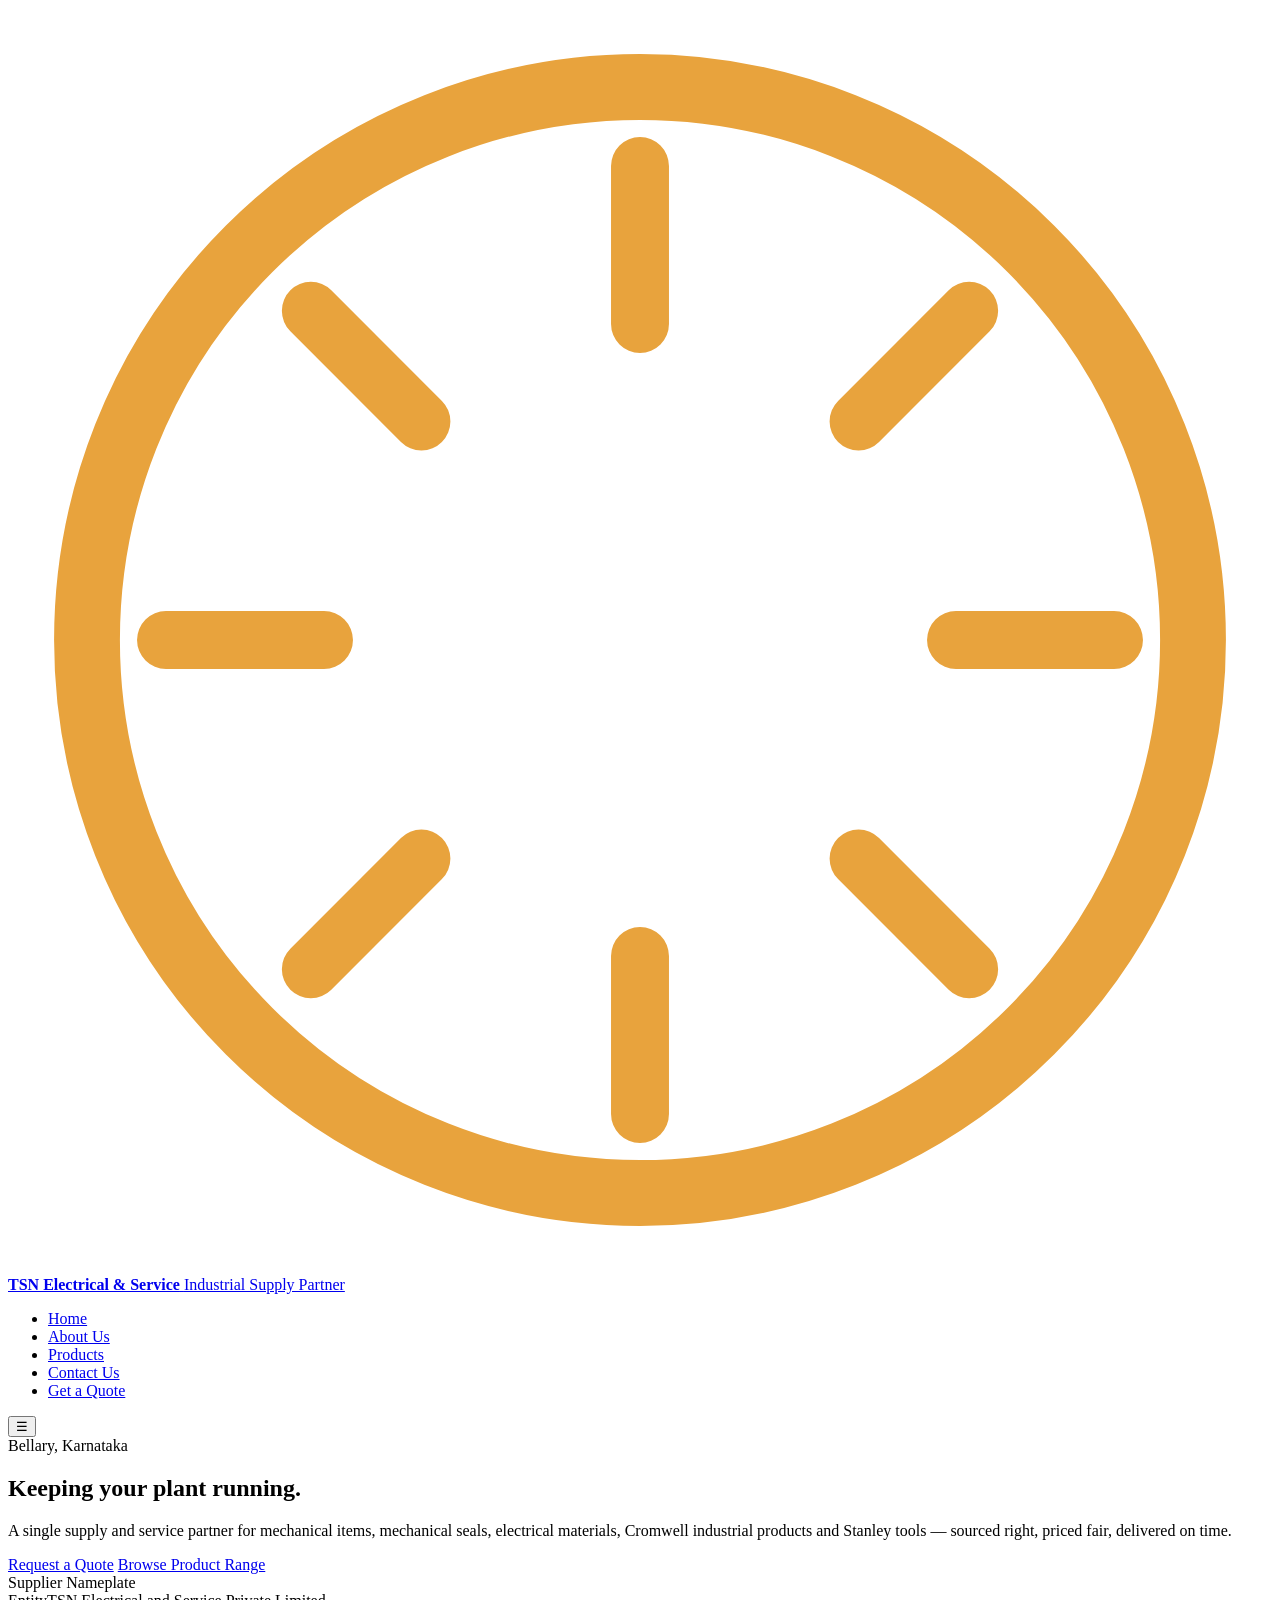
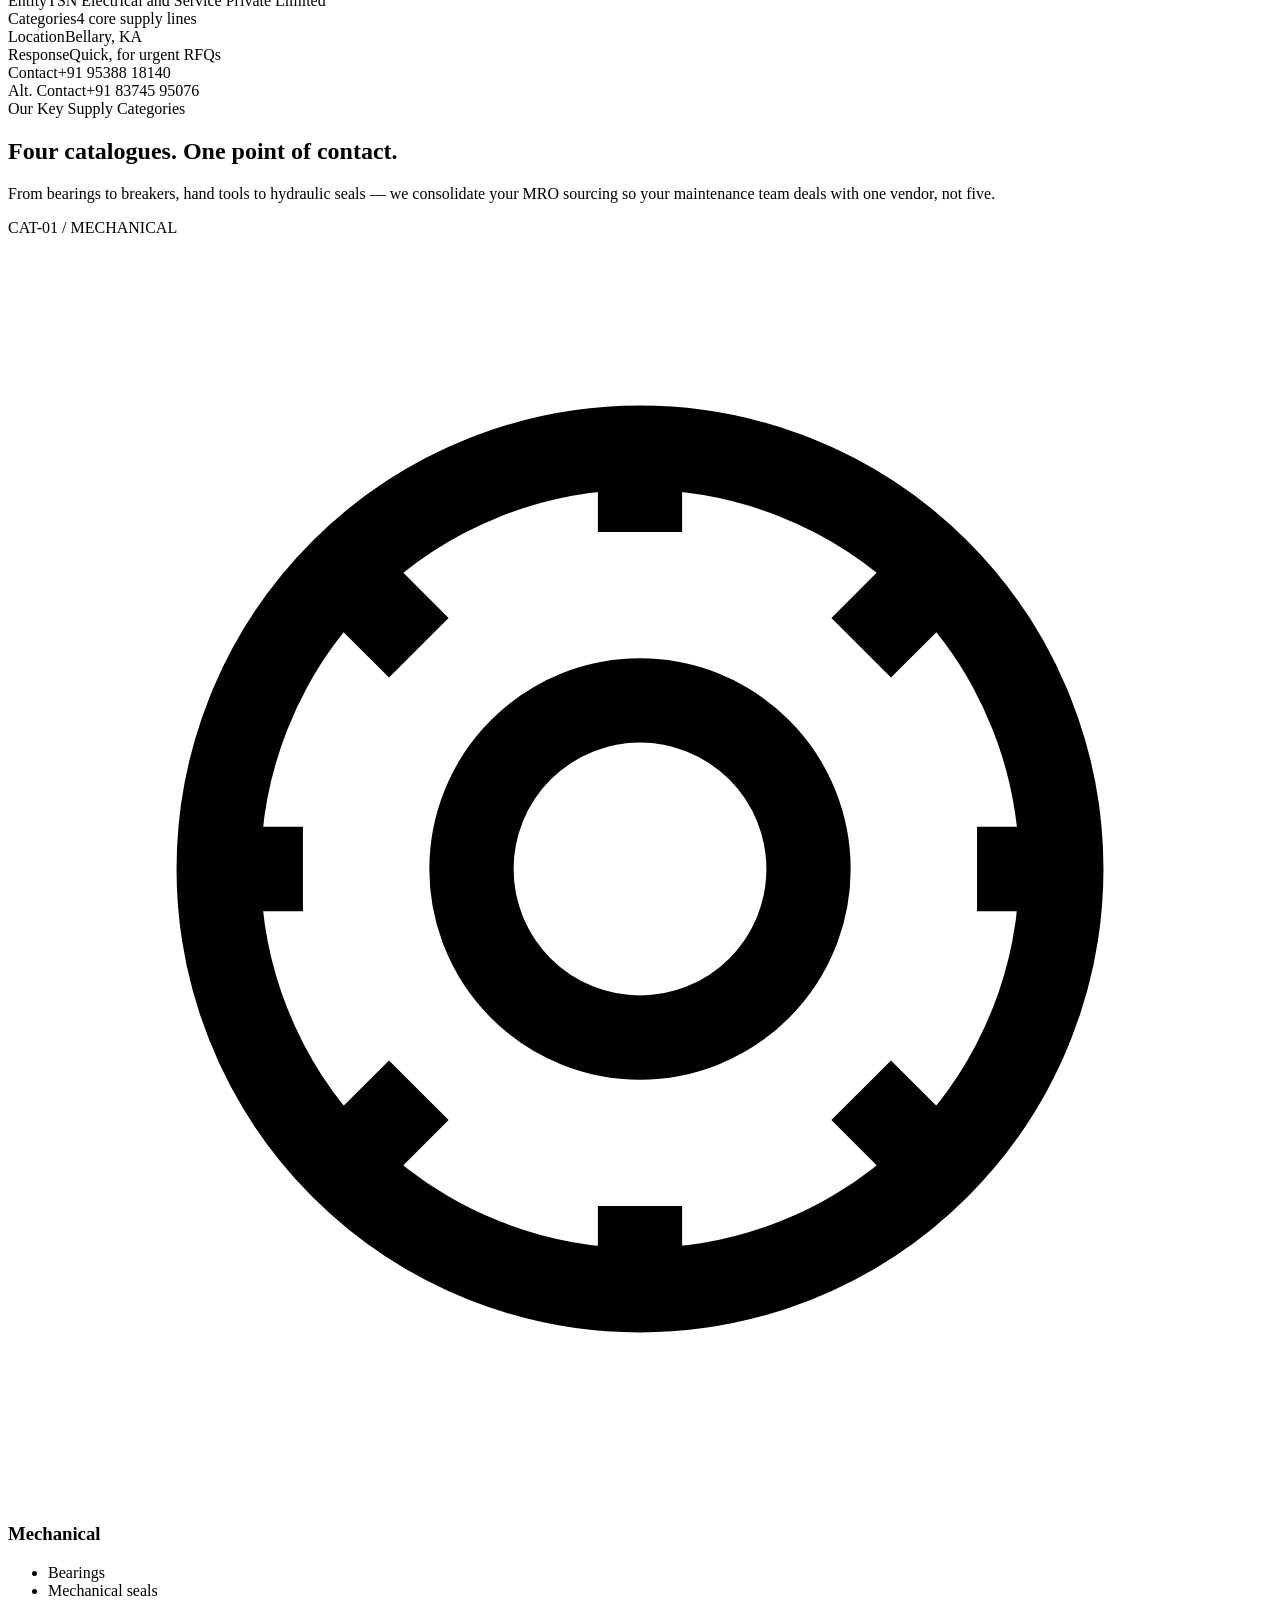
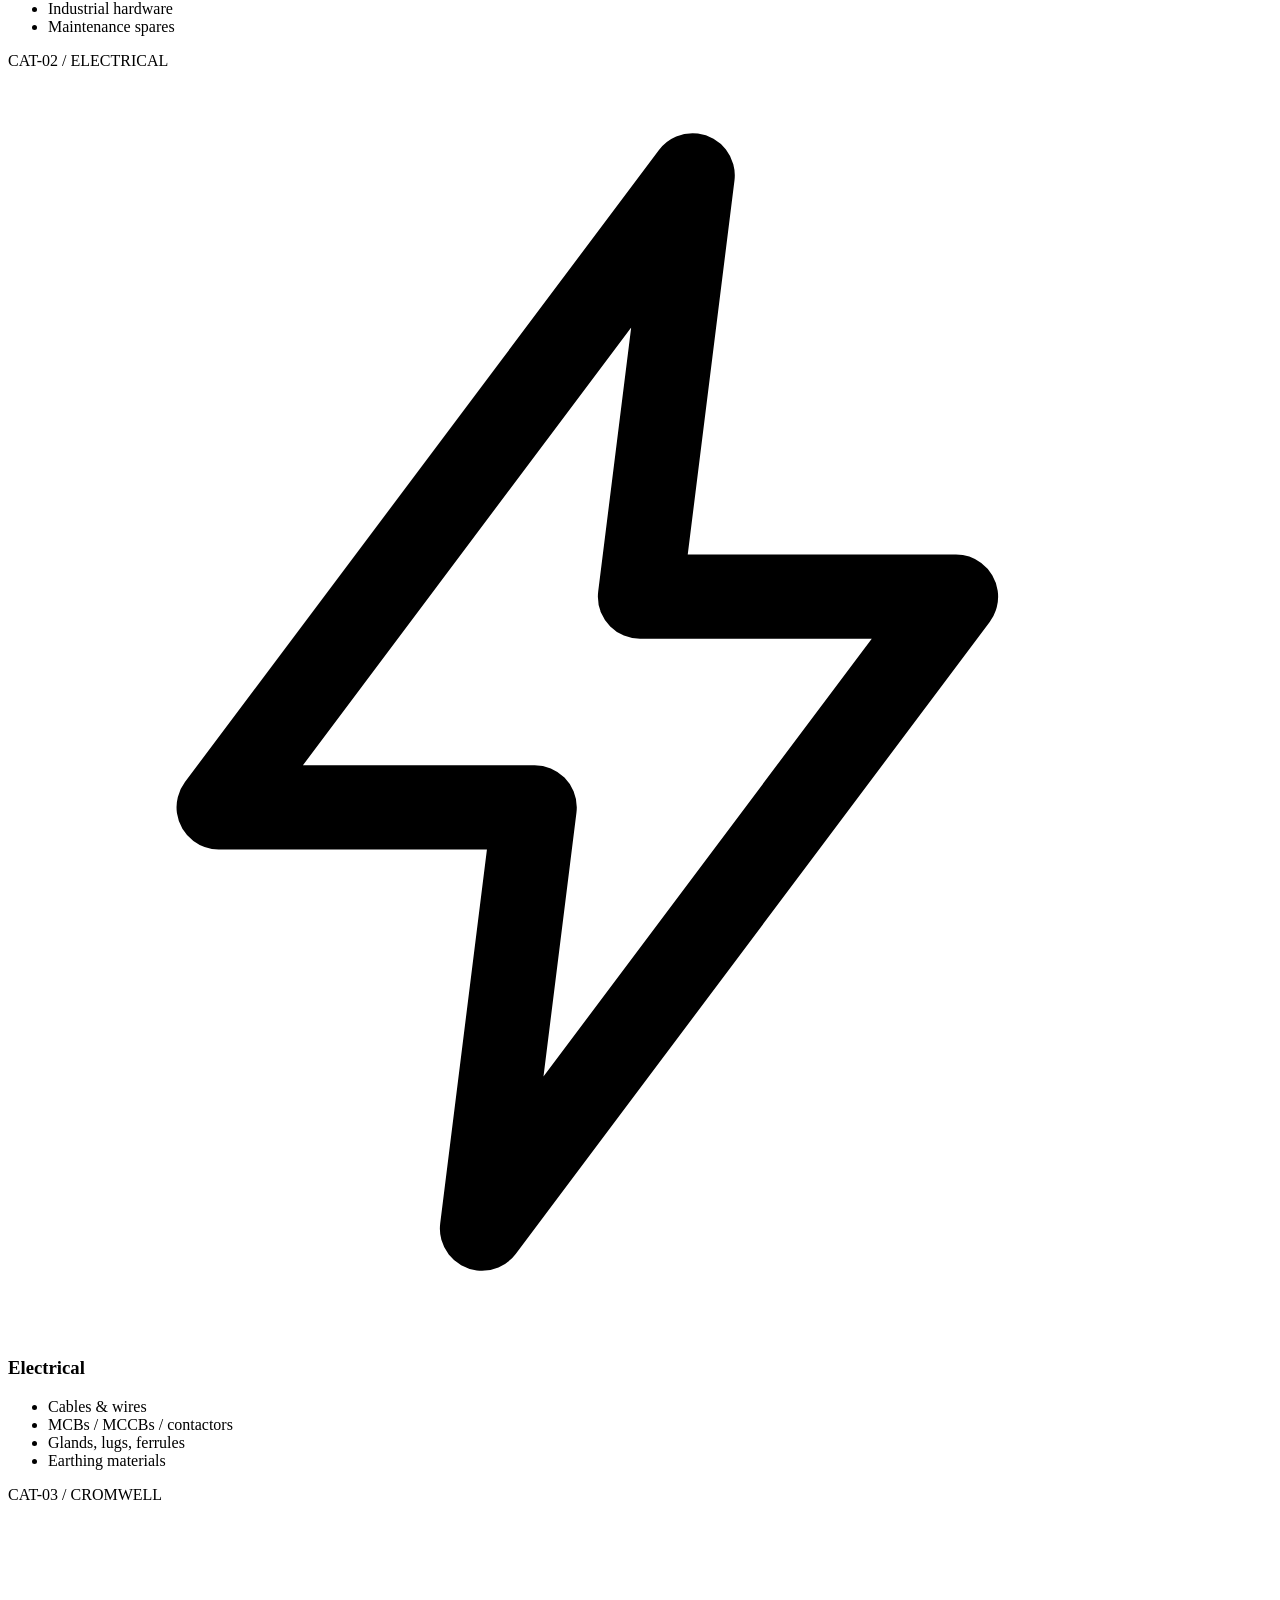
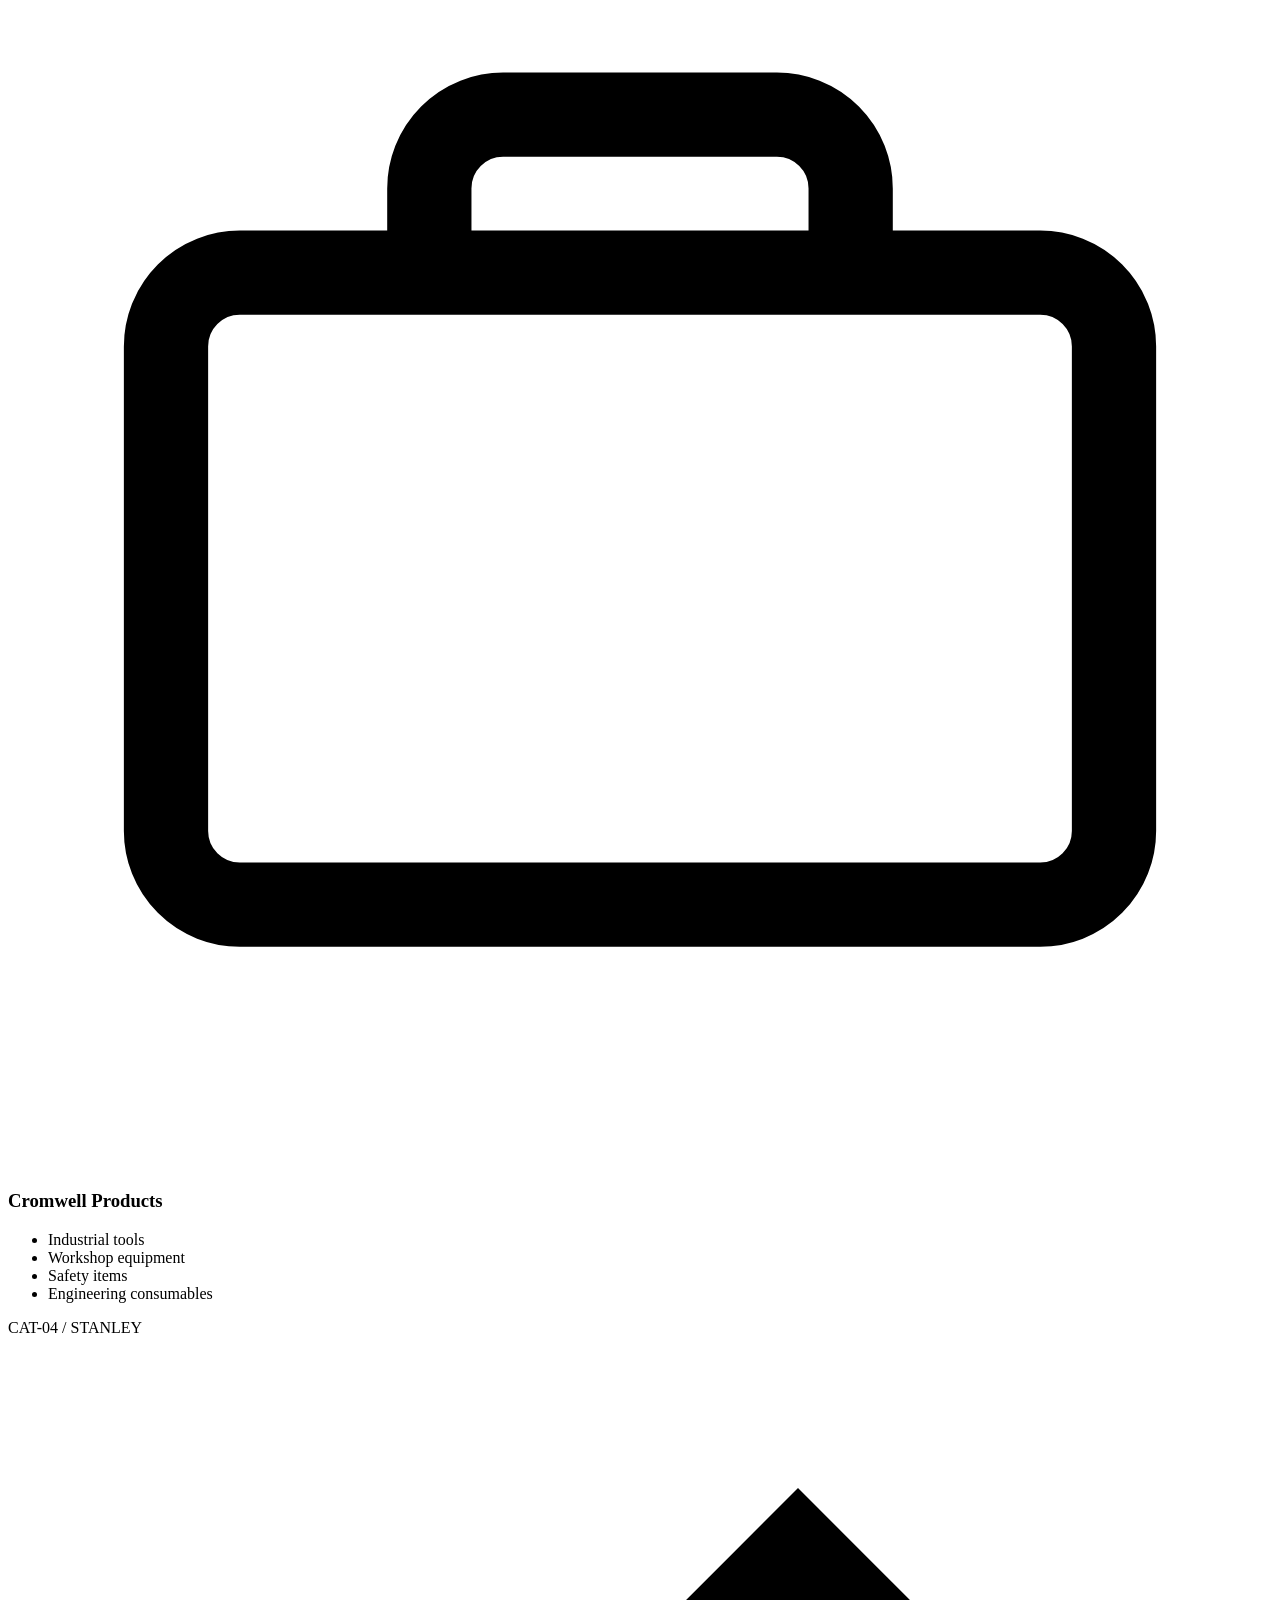
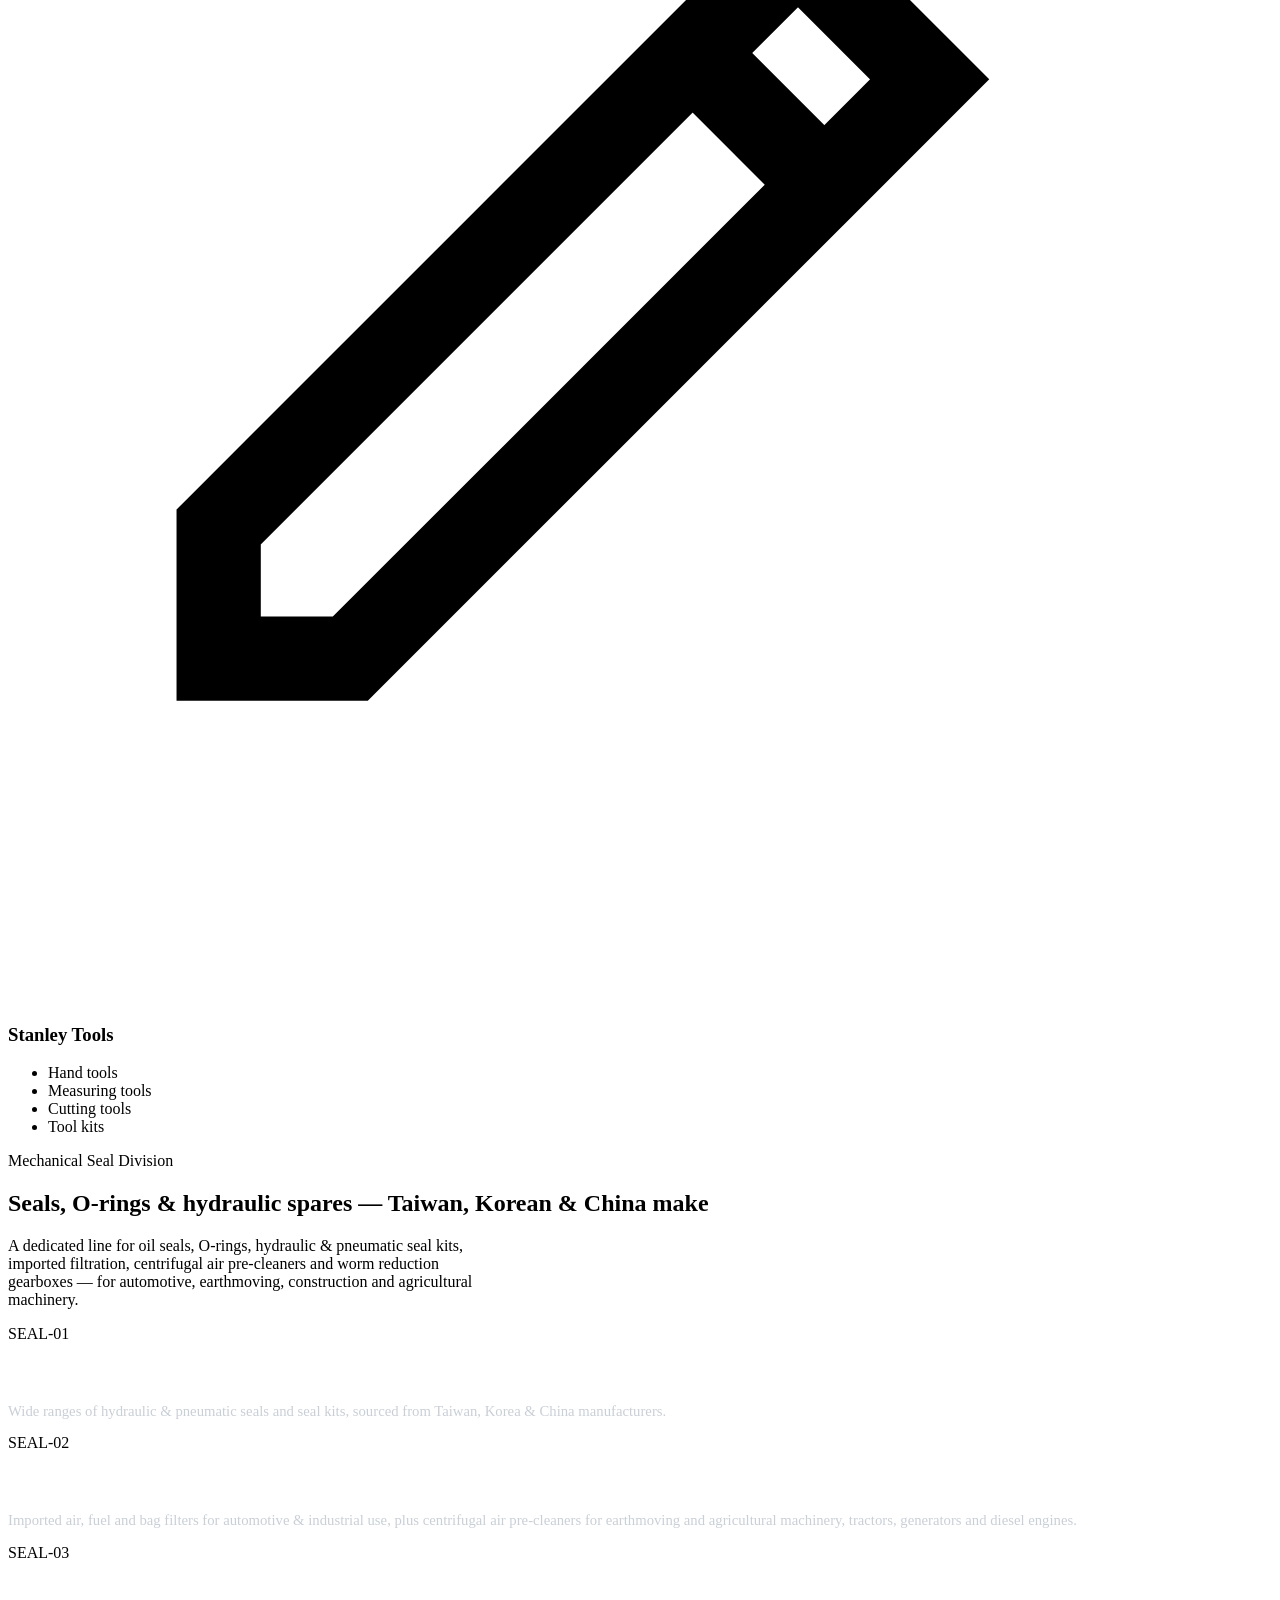
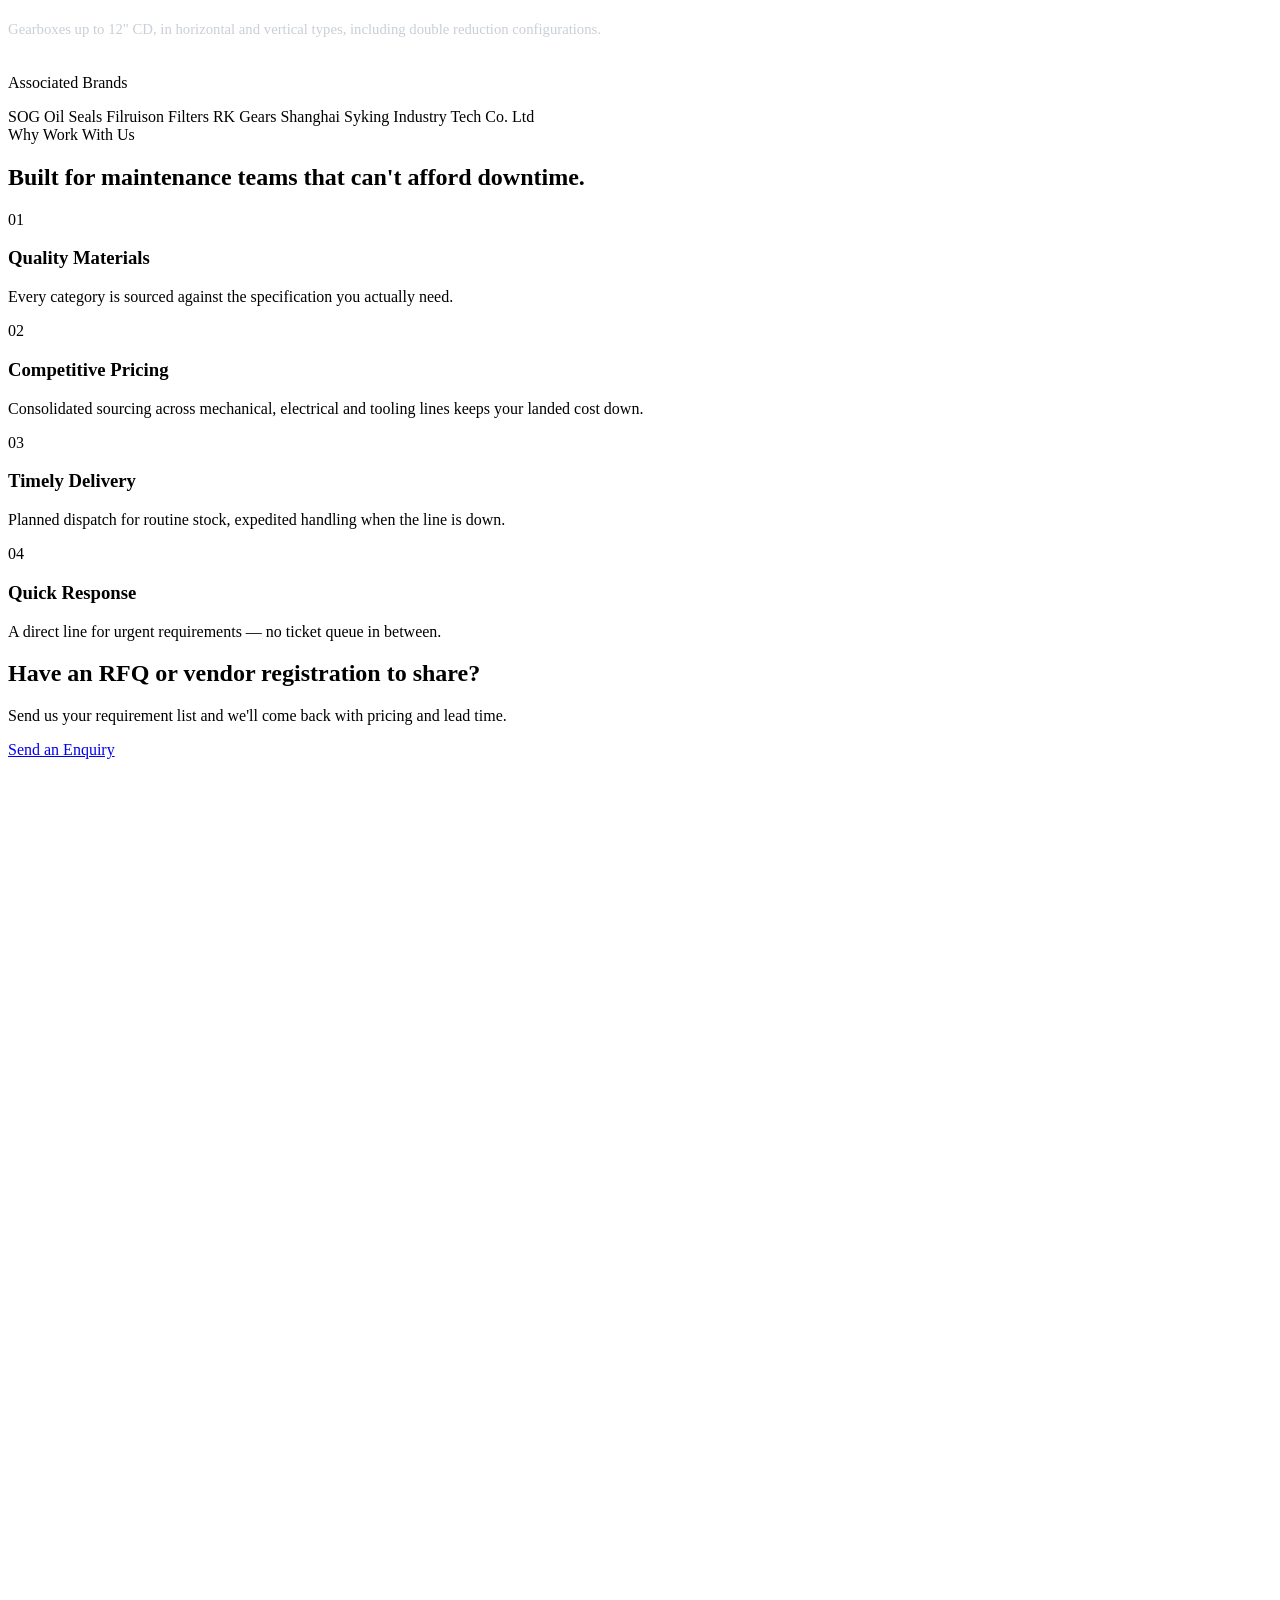
==== index.html @ a3ff77fd "Add files via upload" ====
<!DOCTYPE html>
<html lang="en">
<head>
<meta charset="UTF-8">
<meta name="viewport" content="width=device-width, initial-scale=1.0">
<title>TSN Electrical and Service Private Limited — Mechanical, Electrical &amp; Industrial Supply Partner</title>
<meta name="description" content="TSN Electrical &amp; Service supplies mechanical seals, bearings, electrical items, Cromwell industrial products and Stanley tools with reliable service support and quick turnaround.">
<link rel="preconnect" href="https://fonts.googleapis.com">
<link href="https://fonts.googleapis.com/css2?family=Oswald:wght@500;600;700&family=IBM+Plex+Sans:wght@400;500;600&family=IBM+Plex+Mono:wght@400;500&display=swap" rel="stylesheet">
<link rel="stylesheet" href="assets/css/style.css">
</head>
<body>

<header class="site-header">
  <div class="container nav">
    <a href="index.html" class="brand">
      <svg class="brand-mark" viewBox="0 0 48 48" fill="none" xmlns="http://www.w3.org/2000/svg">
        <circle cx="24" cy="24" r="21" stroke="#E8A33D" stroke-width="2.5"/>
        <path d="M24 6v6M24 36v6M6 24h6M36 24h6M11.5 11.5l4.2 4.2M32.3 32.3l4.2 4.2M11.5 36.5l4.2-4.2M32.3 15.7l4.2-4.2" stroke="#E8A33D" stroke-width="2.2" stroke-linecap="round"/>
        <text x="24" y="29" text-anchor="middle" font-family="Oswald, sans-serif" font-size="11" font-weight="700" fill="#fff">TSN</text>
      </svg>
      <span class="brand-text">
        <strong>TSN Electrical &amp; Service</strong>
        <span>Industrial Supply Partner</span>
      </span>
    </a>
    <nav>
      <ul class="nav-links">
        <li><a href="index.html">Home</a></li>
        <li><a href="about.html">About Us</a></li>
        <li><a href="products.html">Products</a></li>
        <li><a href="contact.html">Contact Us</a></li>
        <li class="nav-cta"><a href="contact.html" class="btn btn-primary">Get a Quote</a></li>
      </ul>
    </nav>
    <button class="nav-toggle" aria-label="Toggle menu">&#9776;</button>
  </div>
</header>

<section class="hero">
  <div class="container hero-grid">
    <div class="reveal in">
      <span class="eyebrow">Bellary, Karnataka</span>
      <h1>Keeping your plant running.</h1>
      <p class="lede">A single supply and service partner for mechanical items, mechanical seals, electrical materials, Cromwell industrial products and Stanley tools — sourced right, priced fair, delivered on time.</p>
      <div class="hero-actions">
        <a href="contact.html" class="btn btn-primary">Request a Quote</a>
        <a href="products.html" class="btn btn-outline on-dark">Browse Product Range</a>
      </div>
    </div>
    <div class="plate">
      <div class="bolt-tl"></div><div class="bolt-tr"></div><div class="bolt-bl"></div><div class="bolt-br"></div>
      <div class="hero-plate-title">Supplier Nameplate</div>
      <div class="spec-list">
        <div class="spec-row"><span>Entity</span><span>TSN Electrical and Service Private Limited</span></div>
        <div class="spec-row"><span>Categories</span><span>4 core supply lines</span></div>
        <div class="spec-row"><span>Location</span><span>Bellary, KA</span></div>
        <div class="spec-row"><span>Response</span><span>Quick, for urgent RFQs</span></div>
        <div class="spec-row"><span>Contact</span><span>+91 95388 18140</span></div>
        <div class="spec-row"><span>Alt. Contact</span><span>+91 83745 95076</span></div>
      </div>
    </div>
  </div>
</section>

<div class="hazard-divider"></div>

<section>
  <div class="container">
    <div class="section-head center" style="margin-left:auto;margin-right:auto;">
      <span class="eyebrow" style="justify-content:center;">Our Key Supply Categories</span>
      <h2>Four catalogues. One point of contact.</h2>
      <p>From bearings to breakers, hand tools to hydraulic seals — we consolidate your MRO sourcing so your maintenance team deals with one vendor, not five.</p>
    </div>

    <div class="grid grid-4">
      <div class="nameplate reveal">
        <span class="b3"></span><span class="b4"></span>
        <span class="code">CAT-01 / MECHANICAL</span>
        <svg class="icon" viewBox="0 0 24 24" fill="none" stroke="currentColor" stroke-width="1.6"><circle cx="12" cy="12" r="3.2"/><circle cx="12" cy="12" r="8"/><path d="M12 4v1.6M12 18.4V20M20 12h-1.6M5.6 12H4M17.3 6.7l-1.1 1.1M7.8 16.2l-1.1 1.1M17.3 17.3l-1.1-1.1M7.8 7.8L6.7 6.7"/></svg>
        <h3>Mechanical</h3>
        <ul>
          <li>Bearings</li>
          <li>Mechanical seals</li>
          <li>Industrial hardware</li>
          <li>Maintenance spares</li>
        </ul>
      </div>

      <div class="nameplate reveal">
        <span class="b3"></span><span class="b4"></span>
        <span class="code">CAT-02 / ELECTRICAL</span>
        <svg class="icon" viewBox="0 0 24 24" fill="none" stroke="currentColor" stroke-width="1.6"><path d="M13 2 4 14h6l-1 8 9-12h-6l1-8z" stroke-linejoin="round"/></svg>
        <h3>Electrical</h3>
        <ul>
          <li>Cables &amp; wires</li>
          <li>MCBs / MCCBs / contactors</li>
          <li>Glands, lugs, ferrules</li>
          <li>Earthing materials</li>
        </ul>
      </div>

      <div class="nameplate reveal">
        <span class="b3"></span><span class="b4"></span>
        <span class="code">CAT-03 / CROMWELL</span>
        <svg class="icon" viewBox="0 0 24 24" fill="none" stroke="currentColor" stroke-width="1.6"><rect x="3" y="7" width="18" height="12" rx="1.4"/><path d="M8 7V5.4A1.4 1.4 0 0 1 9.4 4h5.2A1.4 1.4 0 0 1 16 5.4V7"/></svg>
        <h3>Cromwell Products</h3>
        <ul>
          <li>Industrial tools</li>
          <li>Workshop equipment</li>
          <li>Safety items</li>
          <li>Engineering consumables</li>
        </ul>
      </div>

      <div class="nameplate reveal">
        <span class="b3"></span><span class="b4"></span>
        <span class="code">CAT-04 / STANLEY</span>
        <svg class="icon" viewBox="0 0 24 24" fill="none" stroke="currentColor" stroke-width="1.6"><path d="M4 15 15 4l2.5 2.5L6.5 17.5H4V15z"/><path d="M13 6l3 3"/></svg>
        <h3>Stanley Tools</h3>
        <ul>
          <li>Hand tools</li>
          <li>Measuring tools</li>
          <li>Cutting tools</li>
          <li>Tool kits</li>
        </ul>
      </div>
    </div>
  </div>
</section>

<section class="section-dark">
  <div class="container">
    <div class="section-head">
      <span class="eyebrow">Mechanical Seal Division</span>
      <h2>Seals, O-rings &amp; hydraulic spares — Taiwan, Korean &amp; China make</h2>
      <p style="max-width:60ch;">A dedicated line for oil seals, O-rings, hydraulic &amp; pneumatic seal kits, imported filtration, centrifugal air pre-cleaners and worm reduction gearboxes — for automotive, earthmoving, construction and agricultural machinery.</p>
    </div>
    <div class="grid grid-3">
      <div class="nameplate reveal" style="background:var(--charcoal-soft);border-color:rgba(255,255,255,0.12);">
        <span class="b3" style="background:#333;border-color:#444;"></span><span class="b4" style="background:#333;border-color:#444;"></span>
        <span class="code">SEAL-01</span>
        <h3 style="color:#fff;">Oil Seals &amp; O-Rings</h3>
        <p style="color:#C9CFD6;font-size:0.92rem;">Wide ranges of hydraulic &amp; pneumatic seals and seal kits, sourced from Taiwan, Korea &amp; China manufacturers.</p>
      </div>
      <div class="nameplate reveal" style="background:var(--charcoal-soft);border-color:rgba(255,255,255,0.12);">
        <span class="b3" style="background:#333;border-color:#444;"></span><span class="b4" style="background:#333;border-color:#444;"></span>
        <span class="code">SEAL-02</span>
        <h3 style="color:#fff;">Filtration &amp; Pre-Cleaners</h3>
        <p style="color:#C9CFD6;font-size:0.92rem;">Imported air, fuel and bag filters for automotive &amp; industrial use, plus centrifugal air pre-cleaners for earthmoving and agricultural machinery, tractors, generators and diesel engines.</p>
      </div>
      <div class="nameplate reveal" style="background:var(--charcoal-soft);border-color:rgba(255,255,255,0.12);">
        <span class="b3" style="background:#333;border-color:#444;"></span><span class="b4" style="background:#333;border-color:#444;"></span>
        <span class="code">SEAL-03</span>
        <h3 style="color:#fff;">Worm Reduction Gearboxes</h3>
        <p style="color:#C9CFD6;font-size:0.92rem;">Gearboxes up to 12" CD, in horizontal and vertical types, including double reduction configurations.</p>
      </div>
    </div>
    <p class="eyebrow" style="margin-top:36px;">Associated Brands</p>
    <div class="brand-strip">
      <span class="brand-chip">SOG Oil Seals</span>
      <span class="brand-chip">Filruison Filters</span>
      <span class="brand-chip">RK Gears</span>
      <span class="brand-chip">Shanghai Syking Industry Tech Co. Ltd</span>
    </div>
  </div>
</section>

<section>
  <div class="container">
    <div class="section-head">
      <span class="eyebrow">Why Work With Us</span>
      <h2>Built for maintenance teams that can't afford downtime.</h2>
    </div>
    <div class="grid grid-2" style="column-gap:60px;">
      <div>
        <div class="feature-row">
          <span class="feature-num">01</span>
          <div><h3>Quality Materials</h3><p>Every category is sourced against the specification you actually need.</p></div>
        </div>
        <div class="feature-row">
          <span class="feature-num">02</span>
          <div><h3>Competitive Pricing</h3><p>Consolidated sourcing across mechanical, electrical and tooling lines keeps your landed cost down.</p></div>
        </div>
      </div>
      <div>
        <div class="feature-row">
          <span class="feature-num">03</span>
          <div><h3>Timely Delivery</h3><p>Planned dispatch for routine stock, expedited handling when the line is down.</p></div>
        </div>
        <div class="feature-row">
          <span class="feature-num">04</span>
          <div><h3>Quick Response</h3><p>A direct line for urgent requirements — no ticket queue in between.</p></div>
        </div>
      </div>
    </div>
  </div>
</section>

<section>
  <div class="container">
    <div class="cta-banner reveal">
      <div>
        <h2>Have an RFQ or vendor registration to share?</h2>
        <p>Send us your requirement list and we'll come back with pricing and lead time.</p>
      </div>
      <a href="contact.html" class="btn btn-primary">Send an Enquiry</a>
    </div>
  </div>
</section>

<footer class="site-footer" id="site-footer"></footer>
<a class="whatsapp-fab" href="https://wa.me/919538818140" target="_blank" rel="noopener" aria-label="Chat on WhatsApp">
  <svg viewBox="0 0 24 24" fill="#fff"><path d="M12.04 2c-5.5 0-9.96 4.46-9.96 9.96 0 1.76.46 3.45 1.33 4.95L2 22l5.25-1.38a9.9 9.9 0 0 0 4.79 1.22h.01c5.5 0 9.96-4.46 9.96-9.96S17.54 2 12.04 2zm0 18.2h-.01a8.2 8.2 0 0 1-4.19-1.15l-.3-.18-3.12.82.83-3.04-.2-.31a8.2 8.2 0 0 1-1.26-4.38c0-4.55 3.7-8.24 8.26-8.24 4.55 0 8.24 3.7 8.24 8.25 0 4.55-3.7 8.23-8.25 8.23zm4.52-6.16c-.25-.12-1.47-.72-1.7-.8-.23-.08-.4-.12-.56.13-.17.25-.65.8-.8.96-.15.17-.29.19-.54.06-.25-.12-1.05-.39-1.99-1.23-.74-.66-1.23-1.47-1.38-1.72-.14-.25-.02-.38.11-.51.11-.11.25-.29.37-.43.12-.15.16-.25.25-.42.08-.17.04-.31-.02-.43-.06-.12-.56-1.36-.77-1.86-.2-.48-.41-.42-.56-.43h-.48c-.17 0-.43.06-.66.31-.23.25-.86.84-.86 2.05 0 1.21.88 2.38 1 2.54.12.17 1.74 2.66 4.22 3.73.59.26 1.05.41 1.41.52.59.19 1.13.16 1.55.1.47-.07 1.47-.6 1.68-1.18.21-.58.21-1.08.14-1.18-.06-.1-.23-.16-.48-.28z"/></svg>
</a>

<script src="assets/js/main.js"></script>
<script src="assets/js/footer.js"></script>
</body>
</html>
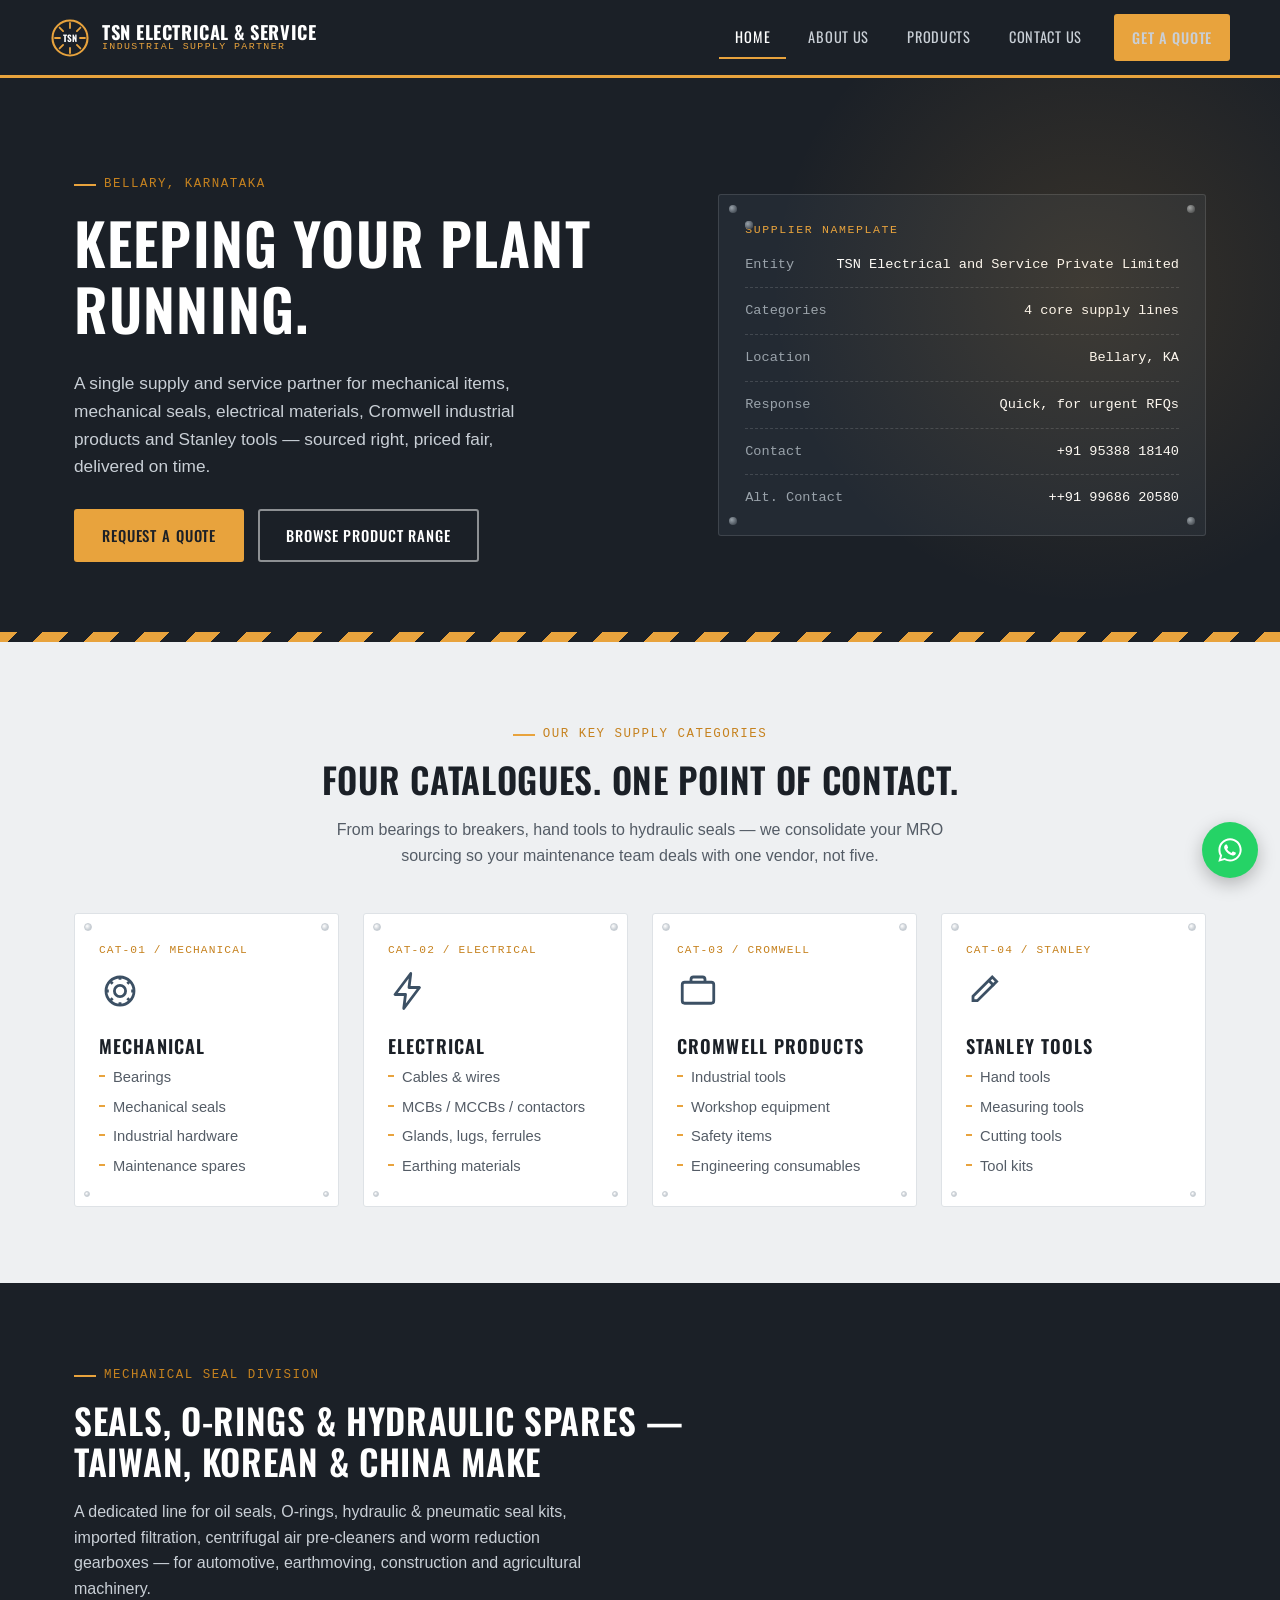
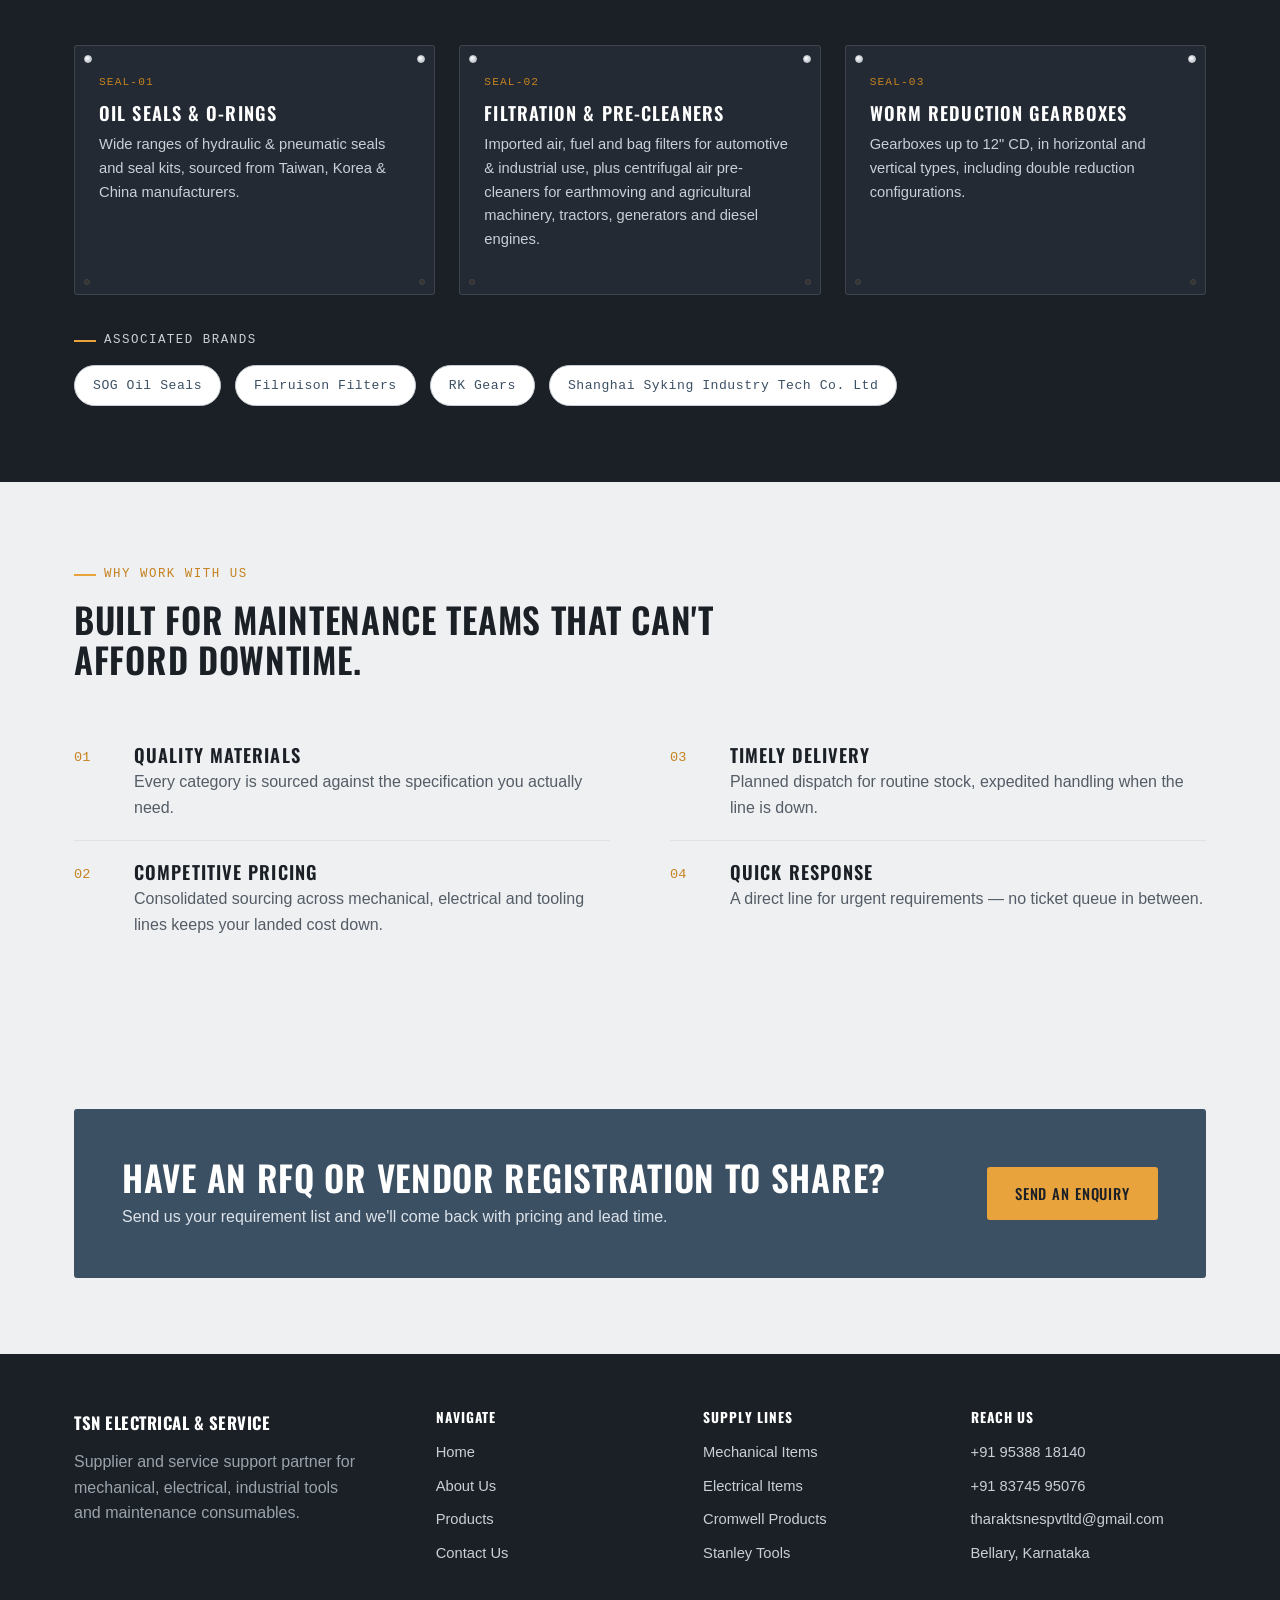
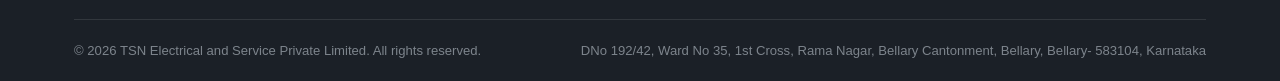
==== commit 72f40ddf: "Update index.html" ====
--- a/index.html
+++ b/index.html
@@ -57,7 +57,7 @@
         <div class="spec-row"><span>Location</span><span>Bellary, KA</span></div>
         <div class="spec-row"><span>Response</span><span>Quick, for urgent RFQs</span></div>
         <div class="spec-row"><span>Contact</span><span>+91 95388 18140</span></div>
-        <div class="spec-row"><span>Alt. Contact</span><span>+91 83745 95076</span></div>
+        <div class="spec-row"><span>Alt. Contact</span><span>++91 99686 20580</span></div>
       </div>
     </div>
   </div>
--- a/assets/css/style.css
+++ b/assets/css/style.css
@@ -0,0 +1,617 @@
+/* ==========================================================================
+   TSN Electrical & Service — Industrial Supply Partner
+   Design tokens
+   ========================================================================== */
+:root {
+  /* Color */
+  --charcoal:      #1B2027;   /* headers, footer, dark panels */
+  --charcoal-soft:  #232A33;
+  --steel:          #3C5064;  /* secondary headings / links */
+  --steel-soft:     #55697D;
+  --amber:          #E8A33D;  /* signature accent — safety amber */
+  --amber-dark:     #C6821F;
+  --paper:          #EEF0F2;  /* light section background, steel-tinted white */
+  --paper-raised:   #FFFFFF;
+  --ink:            #20242B;  /* body text */
+  --ink-soft:       #545C66;
+  --line:           #C7CDD3;
+  --line-soft:      #DEE2E6;
+
+  /* Type */
+  --font-display: 'Oswald', 'Arial Narrow', sans-serif;
+  --font-body: 'IBM Plex Sans', 'Segoe UI', sans-serif;
+  --font-mono: 'IBM Plex Mono', 'Courier New', monospace;
+
+  --radius: 3px;
+}
+
+* { box-sizing: border-box; }
+html { scroll-behavior: smooth; }
+
+body {
+  margin: 0;
+  font-family: var(--font-body);
+  color: var(--ink);
+  background: var(--paper);
+  line-height: 1.6;
+  -webkit-font-smoothing: antialiased;
+}
+
+img { max-width: 100%; display: block; }
+a { color: inherit; text-decoration: none; }
+ul { margin: 0; padding: 0; list-style: none; }
+
+h1, h2, h3, h4 {
+  font-family: var(--font-display);
+  text-transform: uppercase;
+  letter-spacing: 0.02em;
+  color: var(--charcoal);
+  margin: 0 0 0.5em;
+  line-height: 1.15;
+}
+
+h1 { font-size: clamp(2.2rem, 5vw, 3.6rem); font-weight: 600; }
+h2 { font-size: clamp(1.6rem, 3vw, 2.2rem); font-weight: 600; }
+h3 { font-size: 1.15rem; font-weight: 600; letter-spacing: 0.06em; }
+
+p { margin: 0 0 1em; color: var(--ink-soft); }
+
+.container {
+  width: 100%;
+  max-width: 1180px;
+  margin: 0 auto;
+  padding: 0 24px;
+}
+
+.eyebrow {
+  font-family: var(--font-mono);
+  font-size: 0.78rem;
+  letter-spacing: 0.12em;
+  text-transform: uppercase;
+  color: var(--amber-dark);
+  display: inline-flex;
+  align-items: center;
+  gap: 8px;
+  margin-bottom: 14px;
+}
+.eyebrow::before {
+  content: '';
+  width: 22px;
+  height: 2px;
+  background: var(--amber);
+  display: inline-block;
+}
+
+/* ---- Buttons ---- */
+.btn {
+  display: inline-flex;
+  align-items: center;
+  gap: 8px;
+  font-family: var(--font-display);
+  text-transform: uppercase;
+  letter-spacing: 0.06em;
+  font-size: 0.92rem;
+  font-weight: 500;
+  padding: 13px 26px;
+  border-radius: var(--radius);
+  border: 2px solid transparent;
+  cursor: pointer;
+  transition: transform 0.15s ease, background 0.15s ease, color 0.15s ease, border-color .15s ease;
+}
+.btn-primary {
+  background: var(--amber);
+  color: var(--charcoal);
+}
+.btn-primary:hover { background: var(--amber-dark); transform: translateY(-1px); }
+.btn-outline {
+  border-color: var(--charcoal);
+  color: var(--charcoal);
+  background: transparent;
+}
+.btn-outline:hover { background: var(--charcoal); color: #fff; }
+.btn-outline.on-dark {
+  border-color: rgba(255,255,255,0.5);
+  color: #fff;
+}
+.btn-outline.on-dark:hover { background: #fff; color: var(--charcoal); }
+
+/* ==========================================================================
+   Header / Nav
+   ========================================================================== */
+.site-header {
+  position: sticky;
+  top: 0;
+  z-index: 100;
+  background: var(--charcoal);
+  border-bottom: 3px solid var(--amber);
+}
+.nav {
+  display: flex;
+  align-items: center;
+  justify-content: space-between;
+  padding: 14px 0;
+}
+.brand {
+  display: flex;
+  align-items: center;
+  gap: 12px;
+  color: #fff;
+}
+.brand-mark {
+  width: 40px; height: 40px;
+  flex-shrink: 0;
+}
+.brand-text {
+  display: flex;
+  flex-direction: column;
+  line-height: 1.1;
+}
+.brand-text strong {
+  font-family: var(--font-display);
+  text-transform: uppercase;
+  letter-spacing: 0.03em;
+  font-size: 1.15rem;
+}
+.brand-text span {
+  font-family: var(--font-mono);
+  font-size: 0.62rem;
+  letter-spacing: 0.14em;
+  color: var(--amber);
+  text-transform: uppercase;
+}
+.nav-links {
+  display: flex;
+  gap: 6px;
+  align-items: center;
+}
+.nav-links a {
+  color: #C9CFD6;
+  font-family: var(--font-display);
+  text-transform: uppercase;
+  font-size: 0.9rem;
+  letter-spacing: 0.05em;
+  padding: 10px 16px;
+  border-bottom: 2px solid transparent;
+  transition: color .15s ease, border-color .15s ease;
+}
+.nav-links a:hover,
+.nav-links a.active {
+  color: #fff;
+  border-color: var(--amber);
+}
+.nav-cta {
+  margin-left: 10px;
+}
+.nav-toggle {
+  display: none;
+  background: none;
+  border: none;
+  color: #fff;
+  font-size: 1.6rem;
+  cursor: pointer;
+}
+
+@media (max-width: 860px) {
+  .nav-toggle { display: block; }
+  .nav-links {
+    position: absolute;
+    top: 100%; left: 0; right: 0;
+    background: var(--charcoal);
+    flex-direction: column;
+    align-items: stretch;
+    gap: 0;
+    max-height: 0;
+    overflow: hidden;
+    transition: max-height .25s ease;
+  }
+  .nav-links.open { max-height: 420px; border-top: 1px solid rgba(255,255,255,0.1); }
+  .nav-links a { padding: 16px 24px; border-bottom: 1px solid rgba(255,255,255,0.06); }
+  .nav-cta { margin: 14px 24px 20px; }
+}
+
+/* ==========================================================================
+   Hazard divider — signature structural device
+   ========================================================================== */
+.hazard-divider {
+  height: 10px;
+  background: repeating-linear-gradient(
+    -45deg,
+    var(--amber),
+    var(--amber) 18px,
+    var(--charcoal) 18px,
+    var(--charcoal) 36px
+  );
+}
+
+/* ==========================================================================
+   Hero
+   ========================================================================== */
+.hero {
+  background: var(--charcoal);
+  color: #fff;
+  position: relative;
+  overflow: hidden;
+  padding: 90px 0 70px;
+}
+.hero::after {
+  content: '';
+  position: absolute;
+  right: -10%;
+  top: -20%;
+  width: 640px;
+  height: 640px;
+  background: radial-gradient(circle, rgba(232,163,61,0.14) 0%, rgba(232,163,61,0) 70%);
+}
+.hero-grid {
+  display: grid;
+  grid-template-columns: 1.1fr 0.9fr;
+  gap: 48px;
+  align-items: center;
+  position: relative;
+}
+.hero h1 { color: #fff; }
+.hero .lede {
+  color: #C9CFD6;
+  font-size: 1.08rem;
+  max-width: 46ch;
+}
+.hero-actions {
+  display: flex;
+  gap: 14px;
+  margin-top: 28px;
+  flex-wrap: wrap;
+}
+.plate {
+  background: var(--charcoal-soft);
+  border: 1px solid rgba(255,255,255,0.12);
+  border-radius: var(--radius);
+  padding: 26px;
+  position: relative;
+}
+.plate::before, .plate::after,
+.plate .bolt-tl, .plate .bolt-tr, .plate .bolt-bl, .plate .bolt-br {
+  content: '';
+  position: absolute;
+  width: 8px; height: 8px;
+  border-radius: 50%;
+  background: radial-gradient(circle at 35% 35%, #9aa3ab, #4b535c 70%);
+}
+.plate::before { top: 10px; left: 10px; }
+.plate::after { top: 10px; right: 10px; }
+.plate .bolt-bl { bottom: 10px; left: 10px; }
+.plate .bolt-br { bottom: 10px; right: 10px; }
+
+.hero-plate-title {
+  font-family: var(--font-mono);
+  font-size: 0.72rem;
+  letter-spacing: 0.14em;
+  text-transform: uppercase;
+  color: var(--amber);
+  margin-bottom: 14px;
+}
+.spec-list { display: flex; flex-direction: column; gap: 12px; }
+.spec-row {
+  display: flex;
+  justify-content: space-between;
+  gap: 12px;
+  padding-bottom: 12px;
+  border-bottom: 1px dashed rgba(255,255,255,0.14);
+  font-family: var(--font-mono);
+  font-size: 0.85rem;
+}
+.spec-row:last-child { border-bottom: none; padding-bottom: 0; }
+.spec-row span:first-child { color: #9aa3ab; }
+.spec-row span:last-child { color: #fff; text-align: right; }
+
+@media (max-width: 900px) {
+  .hero-grid { grid-template-columns: 1fr; }
+}
+
+/* ==========================================================================
+   Sections
+   ========================================================================== */
+section { padding: 76px 0; }
+.section-dark { background: var(--charcoal); color: #fff; }
+.section-dark h2 { color: #fff; }
+.section-dark p { color: #C9CFD6; }
+.section-head {
+  max-width: 640px;
+  margin-bottom: 44px;
+}
+.section-head.center { margin-left: auto; margin-right: auto; text-align: center; }
+
+/* ---- Category / Nameplate cards ---- */
+.grid { display: grid; gap: 24px; }
+.grid-4 { grid-template-columns: repeat(4, 1fr); }
+.grid-3 { grid-template-columns: repeat(3, 1fr); }
+.grid-2 { grid-template-columns: repeat(2, 1fr); }
+
+@media (max-width: 980px) {
+  .grid-4 { grid-template-columns: repeat(2, 1fr); }
+  .grid-3 { grid-template-columns: repeat(2, 1fr); }
+}
+@media (max-width: 620px) {
+  .grid-4, .grid-3, .grid-2 { grid-template-columns: 1fr; }
+}
+
+.nameplate {
+  background: var(--paper-raised);
+  border: 1px solid var(--line-soft);
+  border-radius: var(--radius);
+  padding: 28px 24px;
+  position: relative;
+  transition: border-color .15s ease, transform .15s ease;
+}
+.nameplate:hover { border-color: var(--amber); transform: translateY(-3px); }
+.nameplate::before, .nameplate::after,
+.nameplate .b3, .nameplate .b4 {
+  content: '';
+  position: absolute;
+  width: 6px; height: 6px;
+  border-radius: 50%;
+  background: radial-gradient(circle at 35% 35%, #fff, var(--line) 70%);
+  border: 1px solid var(--line);
+}
+.nameplate::before { top: 9px; left: 9px; }
+.nameplate::after { top: 9px; right: 9px; }
+.nameplate .b3 { bottom: 9px; left: 9px; }
+.nameplate .b4 { bottom: 9px; right: 9px; }
+
+.nameplate .code {
+  font-family: var(--font-mono);
+  font-size: 0.7rem;
+  letter-spacing: 0.1em;
+  color: var(--amber-dark);
+  margin-bottom: 10px;
+  display: block;
+}
+.nameplate .icon {
+  width: 42px; height: 42px;
+  margin-bottom: 16px;
+  color: var(--steel);
+}
+.nameplate h3 { margin-bottom: 10px; }
+.nameplate ul { display: flex; flex-direction: column; gap: 6px; margin-top: 10px; }
+.nameplate li {
+  font-size: 0.92rem;
+  color: var(--ink-soft);
+  padding-left: 14px;
+  position: relative;
+}
+.nameplate li::before {
+  content: '';
+  position: absolute;
+  left: 0; top: 0.6em;
+  width: 6px; height: 2px;
+  background: var(--amber);
+}
+
+/* ---- Feature / why-choose rows ---- */
+.feature-row {
+  display: flex;
+  gap: 18px;
+  align-items: flex-start;
+  padding: 20px 0;
+  border-bottom: 1px solid var(--line-soft);
+}
+.feature-row:last-child { border-bottom: none; }
+.feature-num {
+  font-family: var(--font-mono);
+  color: var(--amber-dark);
+  font-size: 0.85rem;
+  padding-top: 3px;
+  flex-shrink: 0;
+  width: 42px;
+}
+.feature-row h3 { margin-bottom: 4px; }
+.feature-row p { margin: 0; }
+
+/* ---- Brand strip ---- */
+.brand-strip {
+  display: flex;
+  flex-wrap: wrap;
+  gap: 14px;
+}
+.brand-chip {
+  font-family: var(--font-mono);
+  font-size: 0.82rem;
+  letter-spacing: 0.04em;
+  border: 1px solid var(--line);
+  border-radius: 999px;
+  padding: 9px 18px;
+  color: var(--steel);
+  background: var(--paper-raised);
+}
+
+/* ---- CTA banner ---- */
+.cta-banner {
+  background: var(--steel);
+  color: #fff;
+  border-radius: var(--radius);
+  padding: 48px;
+  display: flex;
+  justify-content: space-between;
+  align-items: center;
+  gap: 24px;
+  flex-wrap: wrap;
+}
+.cta-banner h2 { color: #fff; margin-bottom: 6px; }
+.cta-banner p { color: #DDE3E9; margin: 0; }
+
+/* ---- Table (products page spec table) ---- */
+.spec-table {
+  width: 100%;
+  border-collapse: collapse;
+  background: var(--paper-raised);
+  border: 1px solid var(--line-soft);
+}
+.spec-table th, .spec-table td {
+  text-align: left;
+  padding: 14px 18px;
+  border-bottom: 1px solid var(--line-soft);
+  font-size: 0.94rem;
+}
+.spec-table th {
+  font-family: var(--font-mono);
+  font-size: 0.72rem;
+  letter-spacing: 0.1em;
+  text-transform: uppercase;
+  color: var(--ink-soft);
+  background: var(--paper);
+}
+.spec-table tr:last-child td { border-bottom: none; }
+
+/* ---- Contact page ---- */
+.contact-grid {
+  display: grid;
+  grid-template-columns: 1fr 1fr;
+  gap: 40px;
+}
+@media (max-width: 860px) { .contact-grid { grid-template-columns: 1fr; } }
+
+.field { margin-bottom: 20px; }
+.field label {
+  display: block;
+  font-family: var(--font-mono);
+  font-size: 0.72rem;
+  letter-spacing: 0.08em;
+  text-transform: uppercase;
+  color: var(--ink-soft);
+  margin-bottom: 6px;
+}
+.field input, .field textarea, .field select {
+  width: 100%;
+  border: 1px solid var(--line);
+  border-radius: var(--radius);
+  padding: 12px 14px;
+  font-family: var(--font-body);
+  font-size: 0.96rem;
+  background: var(--paper-raised);
+  color: var(--ink);
+}
+.field input:focus, .field textarea:focus, .field select:focus {
+  outline: none;
+  border-color: var(--amber);
+  box-shadow: 0 0 0 3px rgba(232,163,61,0.2);
+}
+.field textarea { resize: vertical; min-height: 120px; }
+
+.contact-card {
+  background: var(--charcoal);
+  color: #fff;
+  border-radius: var(--radius);
+  padding: 32px;
+}
+.contact-card h3 { color: #fff; }
+.contact-line {
+  display: flex;
+  gap: 12px;
+  align-items: flex-start;
+  padding: 14px 0;
+  border-bottom: 1px solid rgba(255,255,255,0.1);
+}
+.contact-line:last-child { border-bottom: none; }
+.contact-line .ic { width: 20px; height: 20px; color: var(--amber); flex-shrink: 0; margin-top: 2px; }
+.contact-line span, .contact-line a { color: #C9CFD6; font-size: 0.95rem; }
+.contact-line a:hover { color: #fff; }
+
+.map-embed {
+  border: 1px solid var(--line-soft);
+  border-radius: var(--radius);
+  overflow: hidden;
+  margin-top: 30px;
+}
+.map-embed iframe { width: 100%; height: 320px; border: 0; display: block; }
+
+.form-note {
+  font-size: 0.85rem;
+  color: var(--ink-soft);
+  margin-top: -8px;
+}
+
+/* ==========================================================================
+   Page hero (inner pages)
+   ========================================================================== */
+.page-hero {
+  background: var(--charcoal);
+  color: #fff;
+  padding: 60px 0 44px;
+}
+.page-hero h1 { color: #fff; margin-bottom: 10px; }
+.breadcrumb {
+  font-family: var(--font-mono);
+  font-size: 0.78rem;
+  letter-spacing: 0.06em;
+  color: var(--amber);
+  text-transform: uppercase;
+}
+
+/* ==========================================================================
+   Footer
+   ========================================================================== */
+.site-footer {
+  background: var(--charcoal);
+  color: #C9CFD6;
+  padding: 56px 0 0;
+}
+.footer-grid {
+  display: grid;
+  grid-template-columns: 1.4fr 1fr 1fr 1fr;
+  gap: 32px;
+  padding-bottom: 44px;
+  border-bottom: 1px solid rgba(255,255,255,0.1);
+}
+@media (max-width: 780px) {
+  .footer-grid { grid-template-columns: 1fr 1fr; }
+}
+.footer-grid h4 {
+  color: #fff;
+  font-size: 0.85rem;
+  letter-spacing: 0.08em;
+  margin-bottom: 16px;
+}
+.footer-grid ul li { margin-bottom: 10px; font-size: 0.92rem; }
+.footer-grid ul a:hover { color: #fff; }
+.footer-brand p { color: #9aa3ab; max-width: 32ch; }
+.footer-bottom {
+  display: flex;
+  justify-content: space-between;
+  align-items: center;
+  padding: 20px 0;
+  font-size: 0.82rem;
+  color: #7d848c;
+  flex-wrap: wrap;
+  gap: 10px;
+}
+.whatsapp-fab {
+  position: fixed;
+  bottom: 22px;
+  right: 22px;
+  background: #25D366;
+  color: #fff;
+  width: 56px; height: 56px;
+  border-radius: 50%;
+  display: flex;
+  align-items: center;
+  justify-content: center;
+  box-shadow: 0 6px 18px rgba(0,0,0,0.25);
+  z-index: 90;
+  transition: transform .15s ease;
+}
+.whatsapp-fab:hover { transform: scale(1.08); }
+.whatsapp-fab svg { width: 28px; height: 28px; }
+
+/* Utility */
+.mt-0 { margin-top: 0; }
+.text-center { text-align: center; }
+.reveal {
+  opacity: 0;
+  transform: translateY(18px);
+  transition: opacity .6s ease, transform .6s ease;
+}
+.reveal.in { opacity: 1; transform: none; }
+
+@media (prefers-reduced-motion: reduce) {
+  .reveal { opacity: 1; transform: none; transition: none; }
+  html { scroll-behavior: auto; }
+}
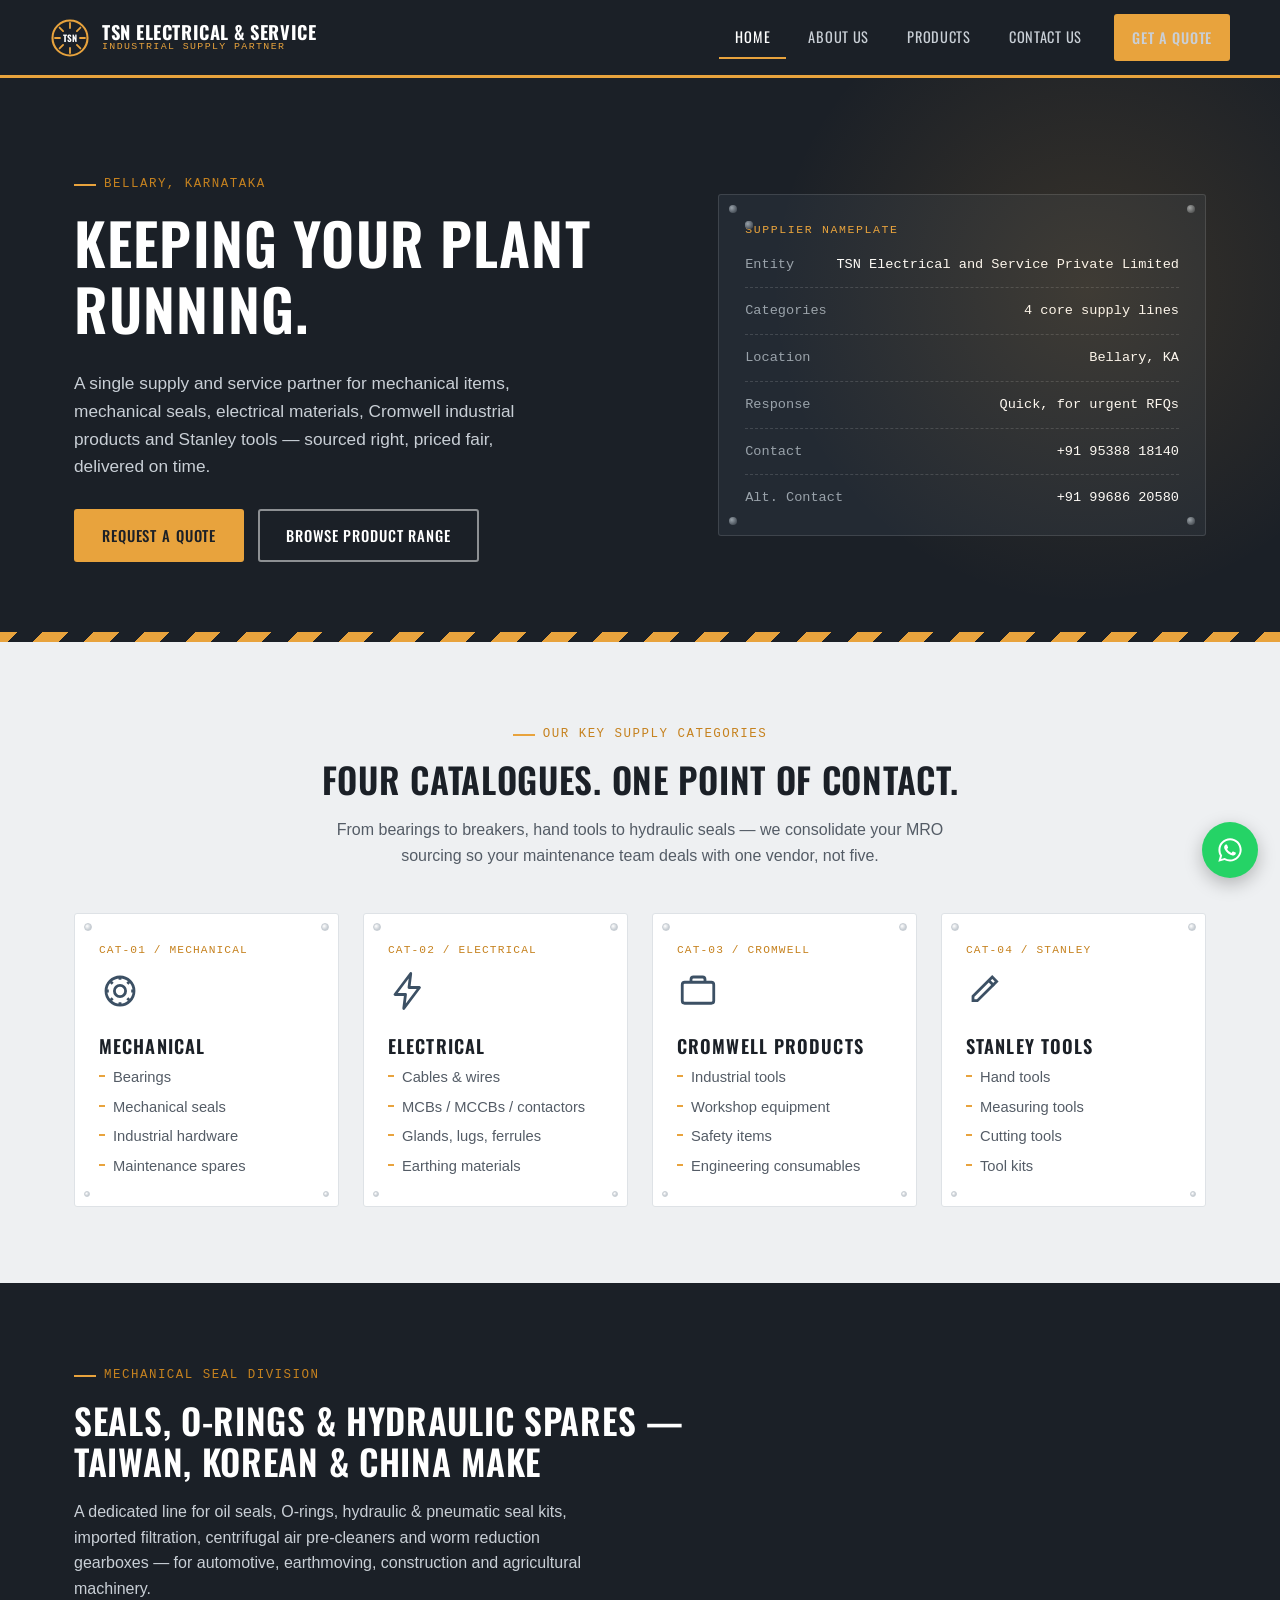
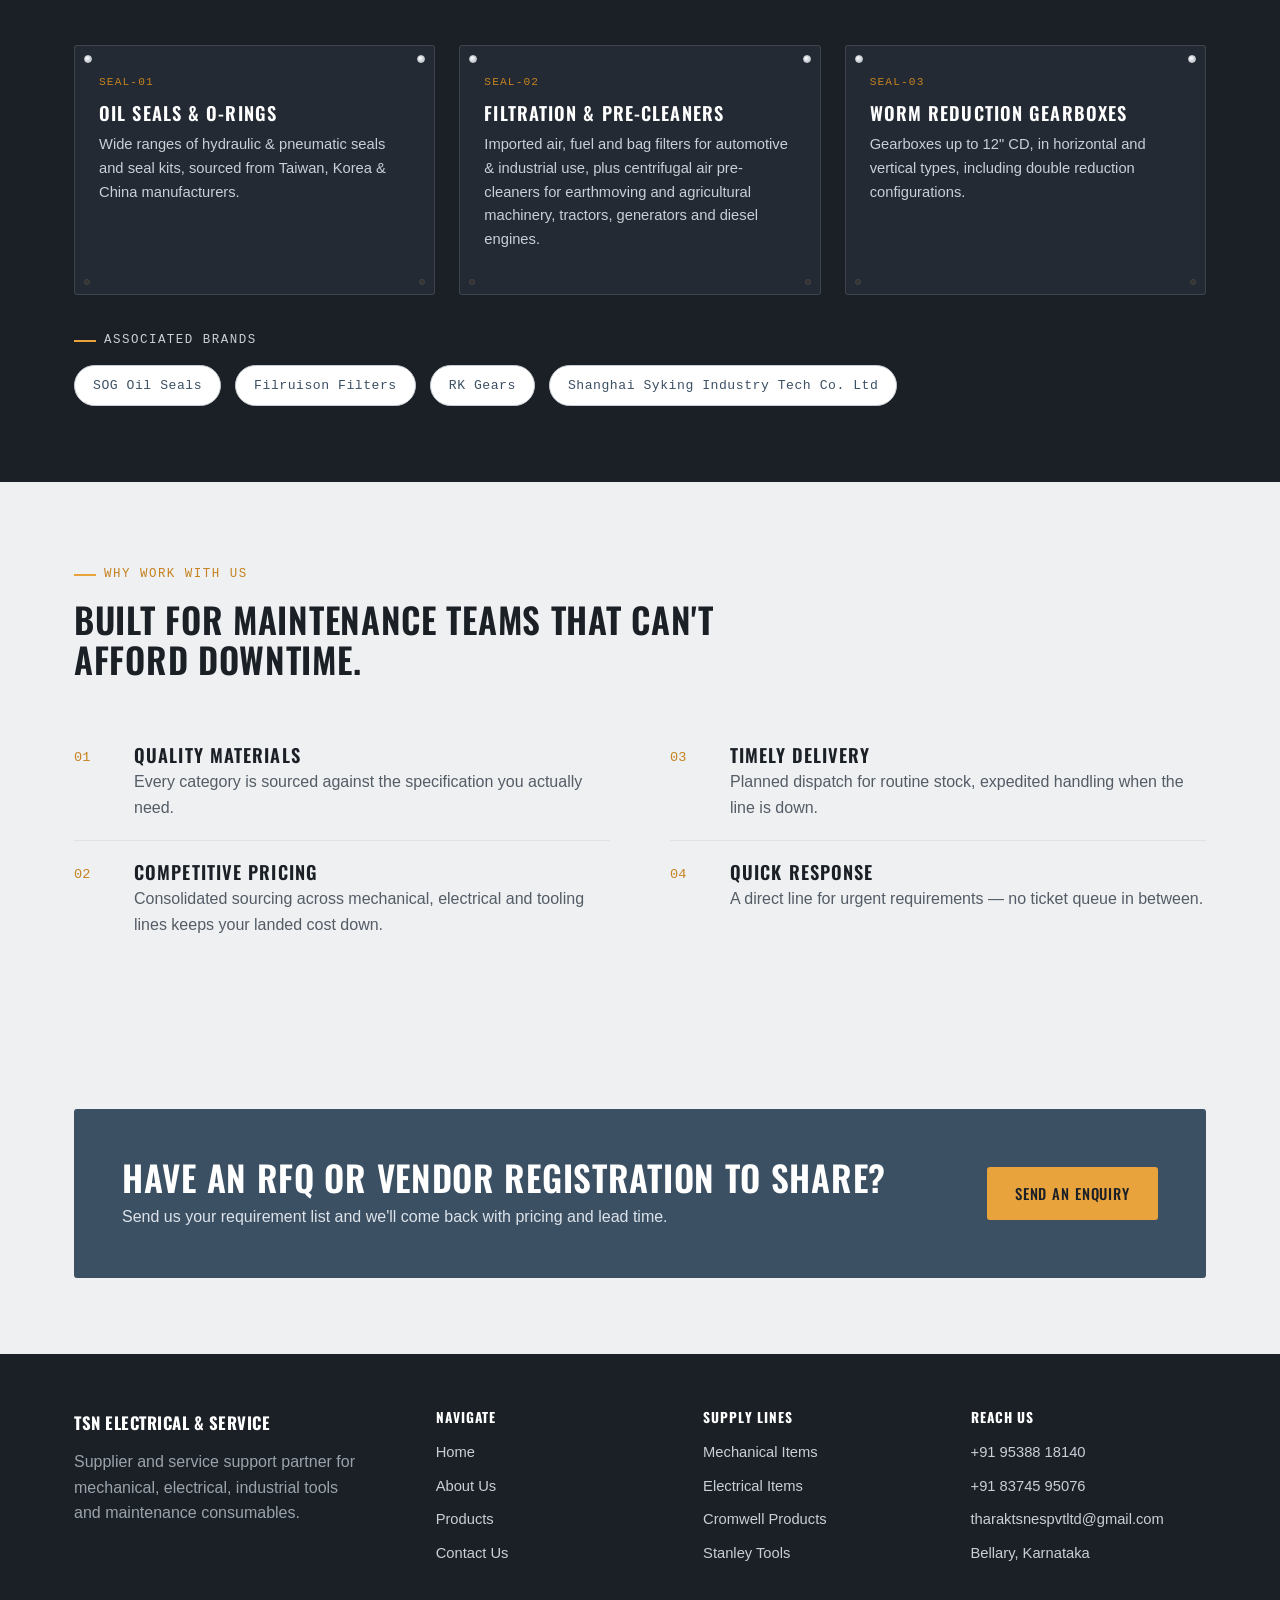
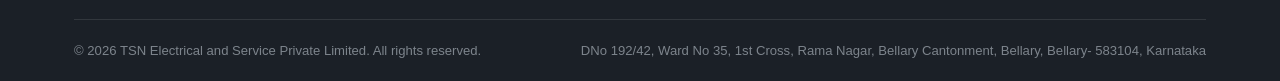
==== commit 149e77fc: "Update index.html" ====
--- a/index.html
+++ b/index.html
@@ -57,7 +57,7 @@
         <div class="spec-row"><span>Location</span><span>Bellary, KA</span></div>
         <div class="spec-row"><span>Response</span><span>Quick, for urgent RFQs</span></div>
         <div class="spec-row"><span>Contact</span><span>+91 95388 18140</span></div>
-        <div class="spec-row"><span>Alt. Contact</span><span>++91 99686 20580</span></div>
+        <div class="spec-row"><span>Alt. Contact</span><span>+91 99686 20580</span></div>
       </div>
     </div>
   </div>
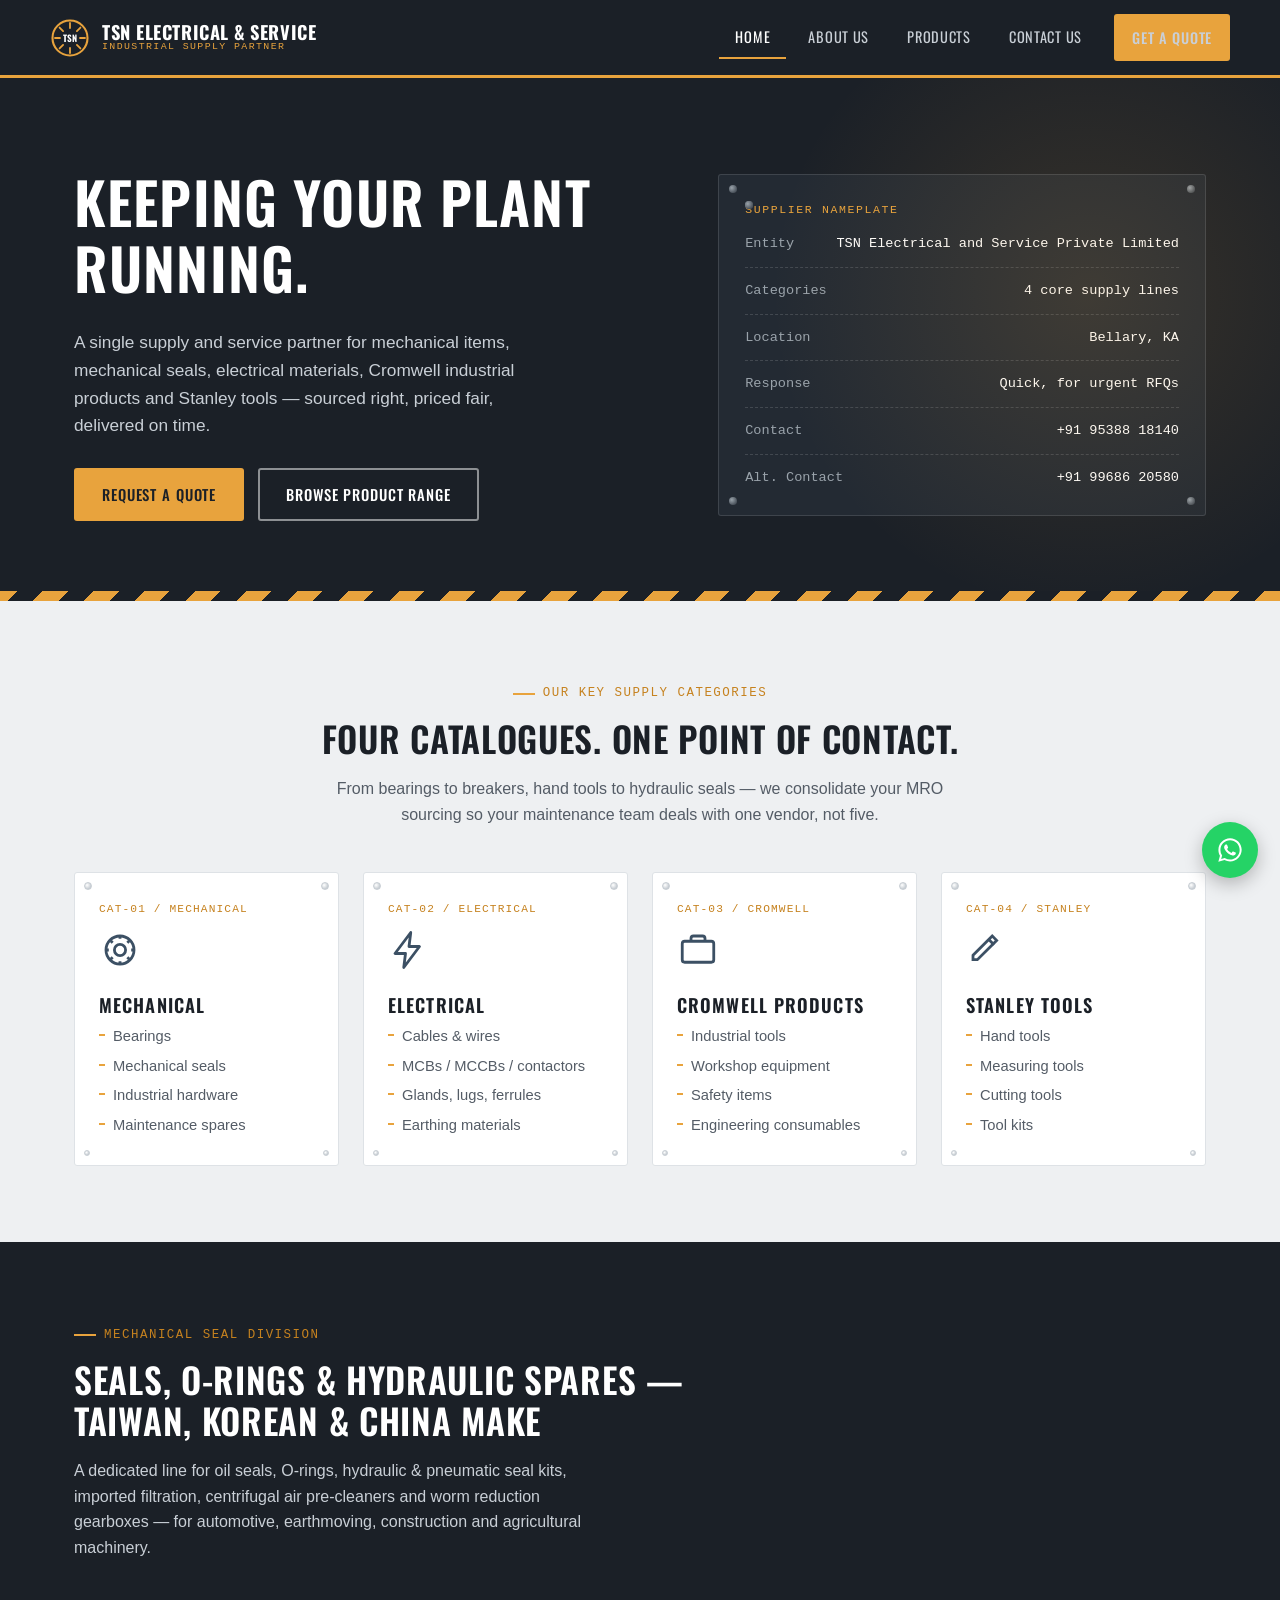
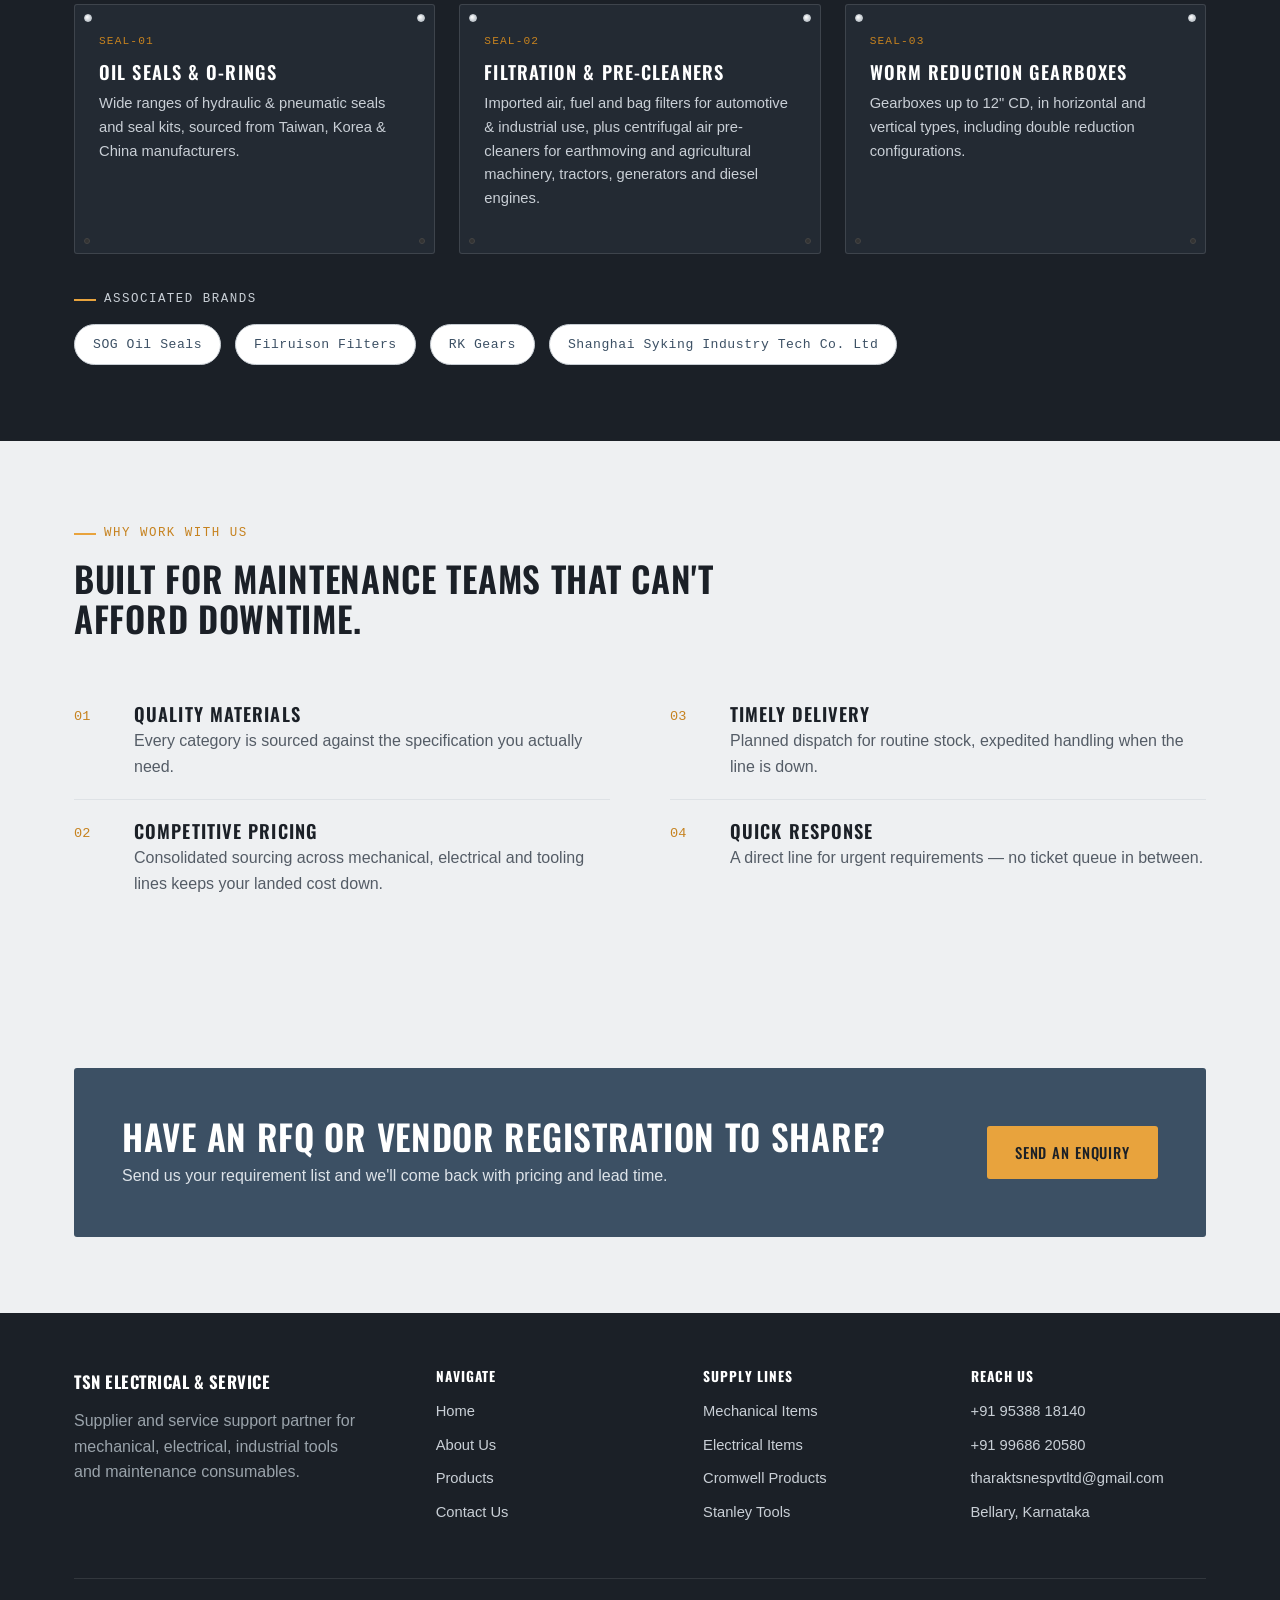
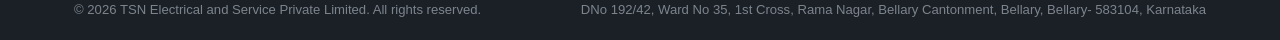
==== commit 82143ca9: "Update index.html" ====
--- a/index.html
+++ b/index.html
@@ -40,7 +40,6 @@
 <section class="hero">
   <div class="container hero-grid">
     <div class="reveal in">
-      <span class="eyebrow">Bellary, Karnataka</span>
       <h1>Keeping your plant running.</h1>
       <p class="lede">A single supply and service partner for mechanical items, mechanical seals, electrical materials, Cromwell industrial products and Stanley tools — sourced right, priced fair, delivered on time.</p>
       <div class="hero-actions">
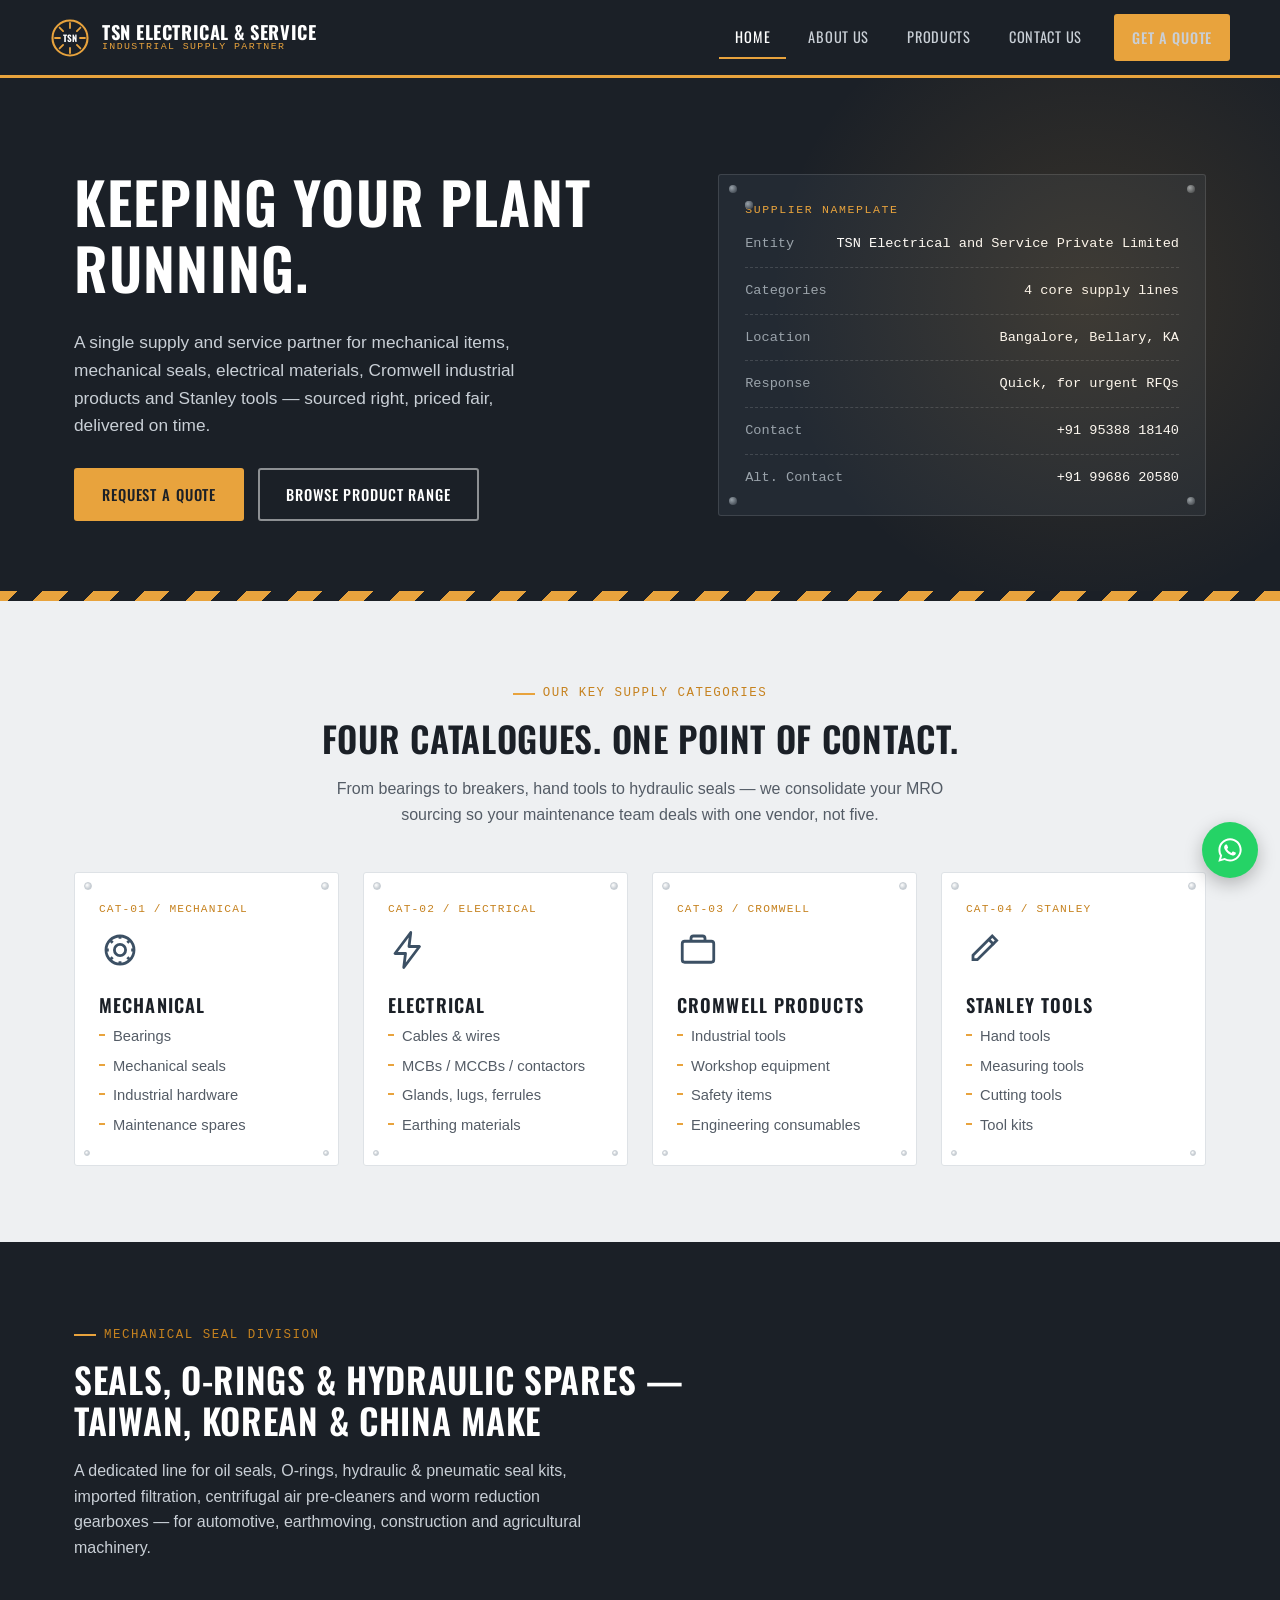
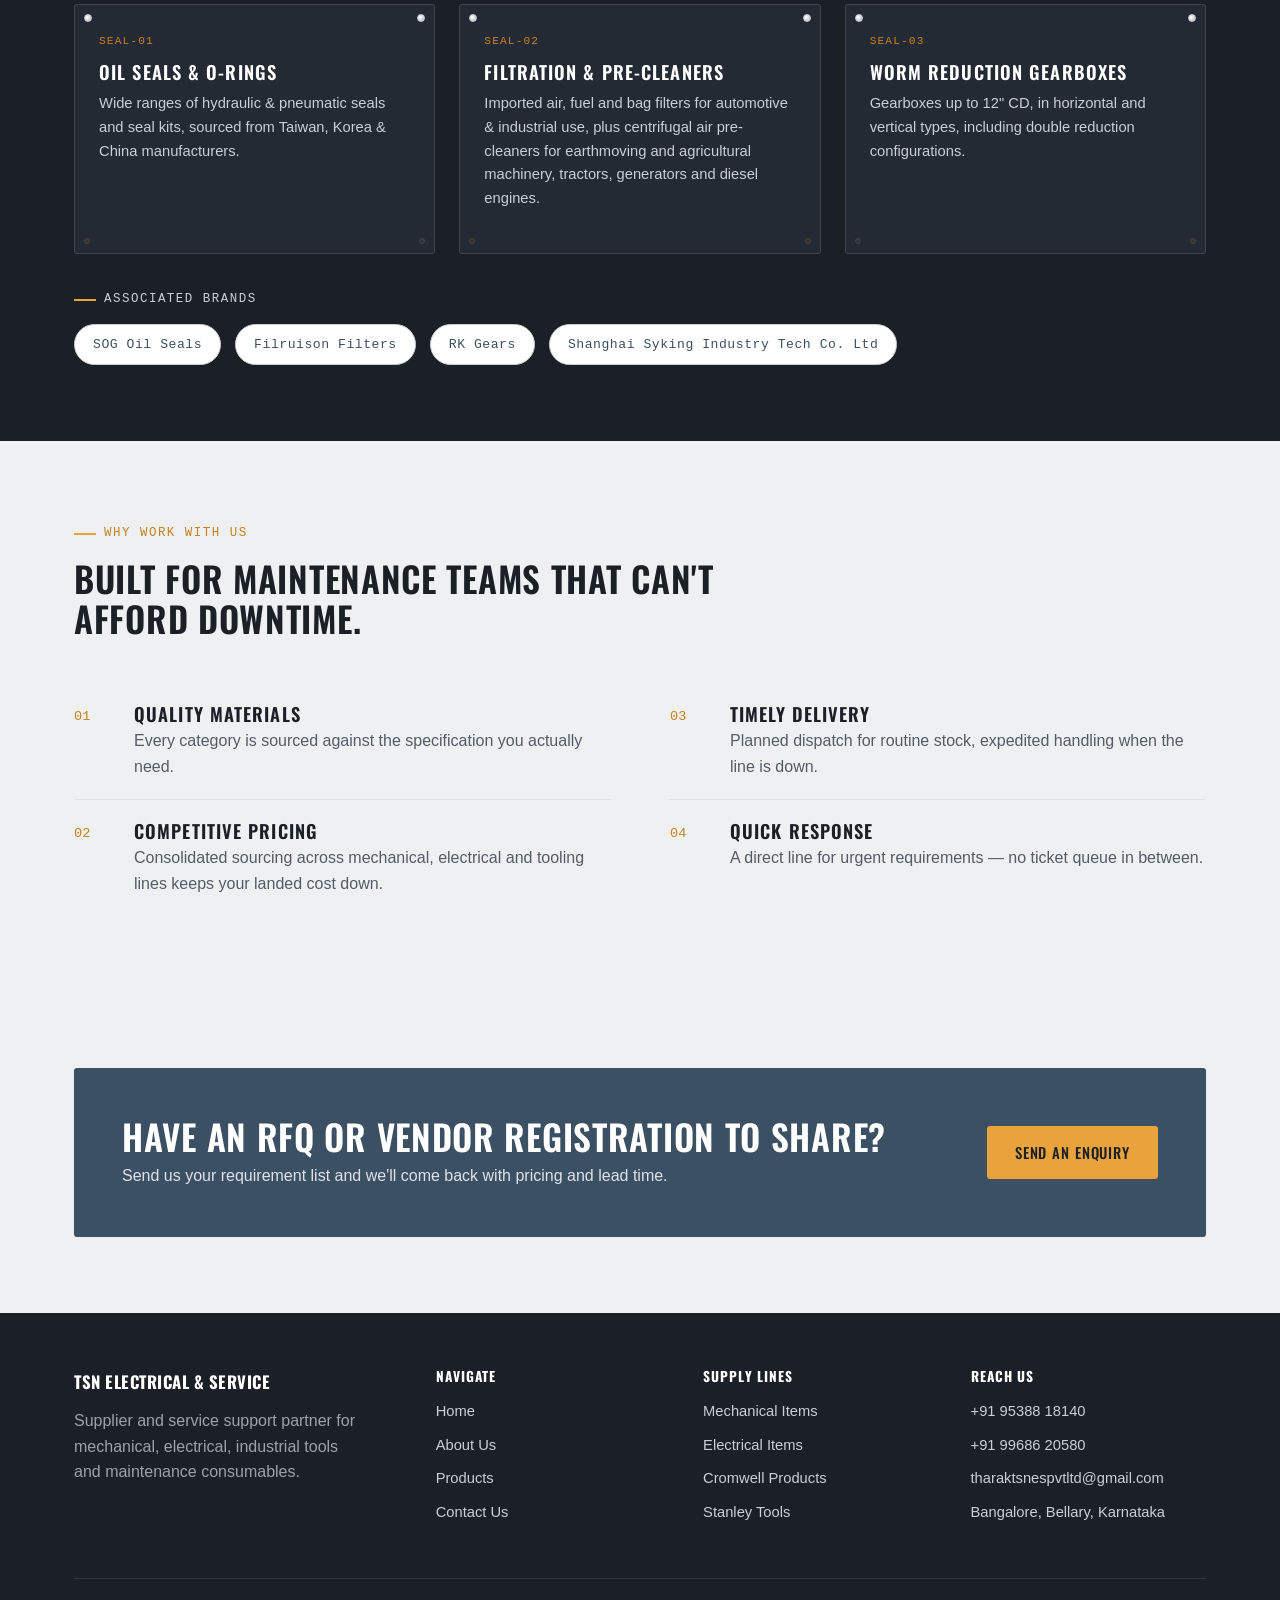
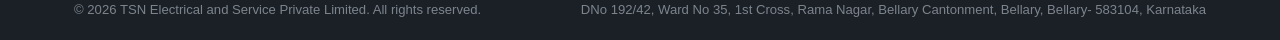
==== commit d0e2ab30: "Update index.html" ====
--- a/index.html
+++ b/index.html
@@ -53,7 +53,7 @@
       <div class="spec-list">
         <div class="spec-row"><span>Entity</span><span>TSN Electrical and Service Private Limited</span></div>
         <div class="spec-row"><span>Categories</span><span>4 core supply lines</span></div>
-        <div class="spec-row"><span>Location</span><span>Bellary, KA</span></div>
+        <div class="spec-row"><span>Location</span><span>Bangalore, Bellary, KA</span></div>
         <div class="spec-row"><span>Response</span><span>Quick, for urgent RFQs</span></div>
         <div class="spec-row"><span>Contact</span><span>+91 95388 18140</span></div>
         <div class="spec-row"><span>Alt. Contact</span><span>+91 99686 20580</span></div>
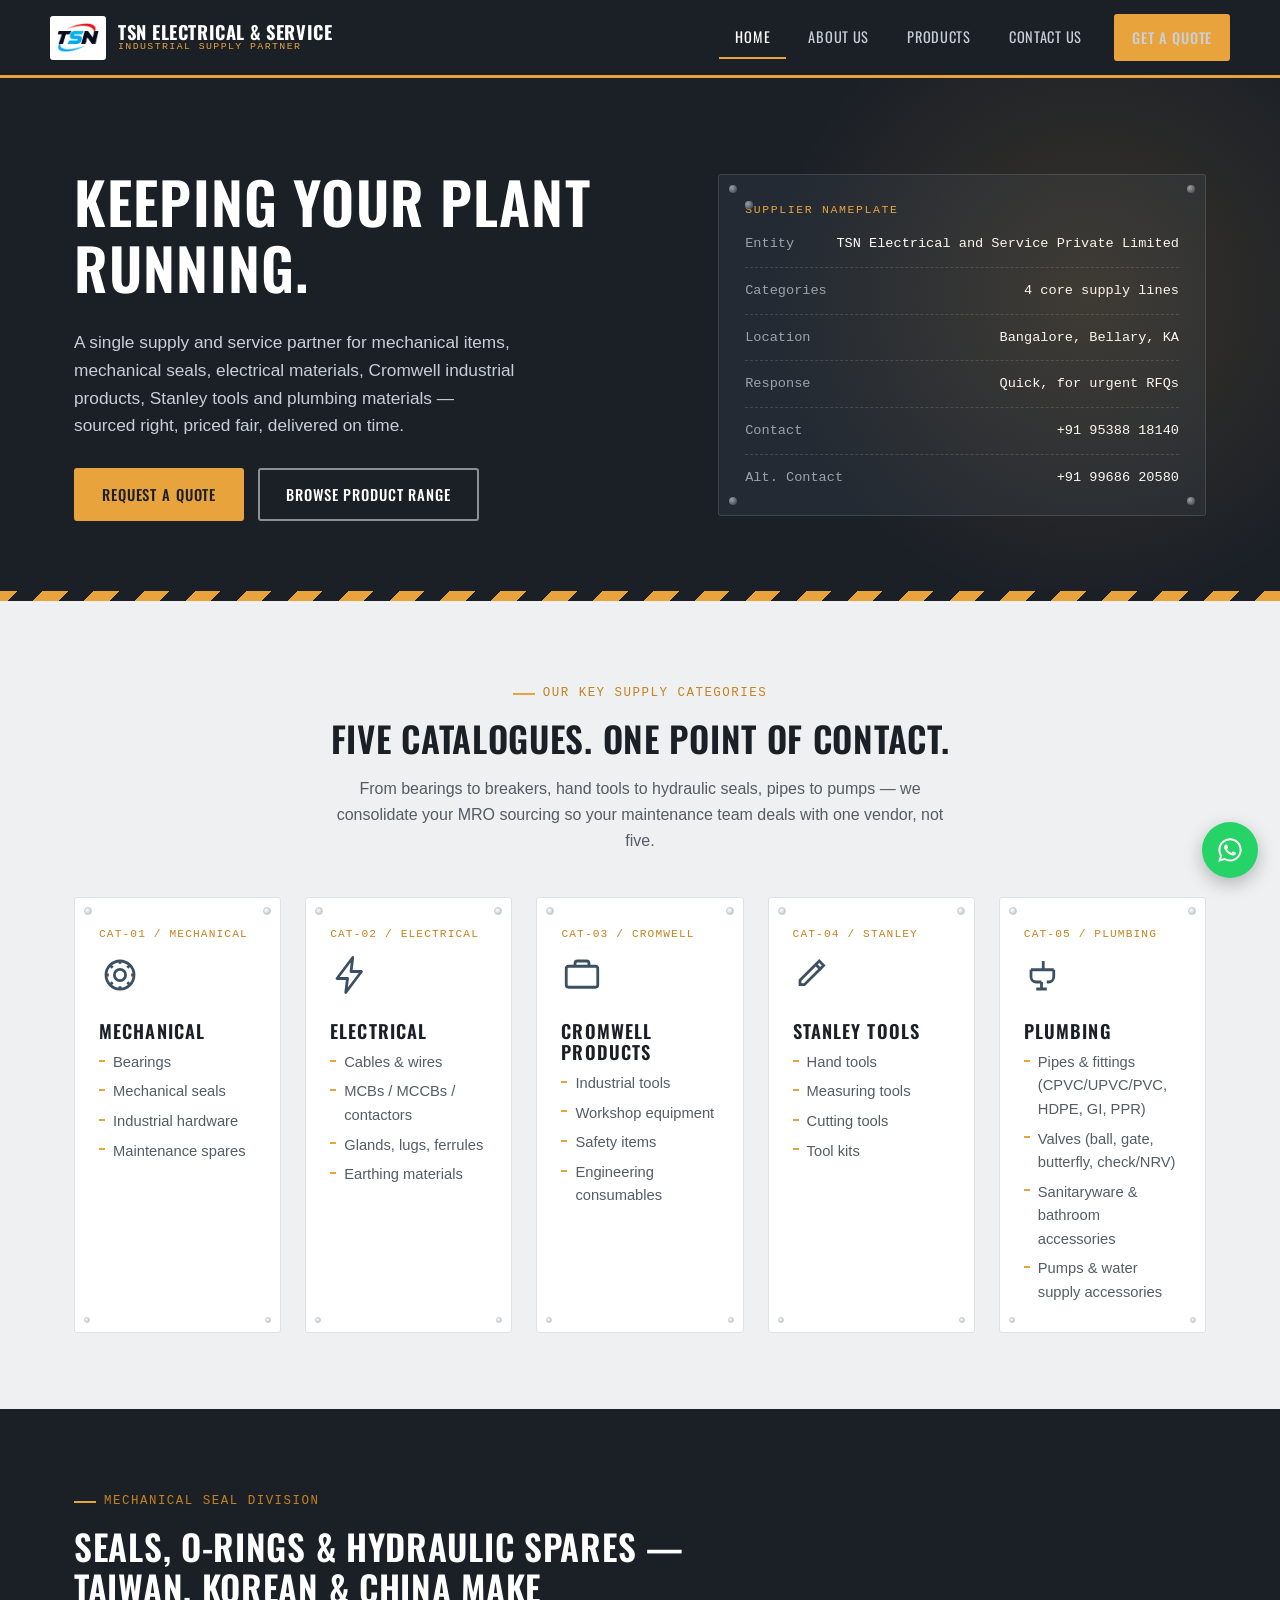
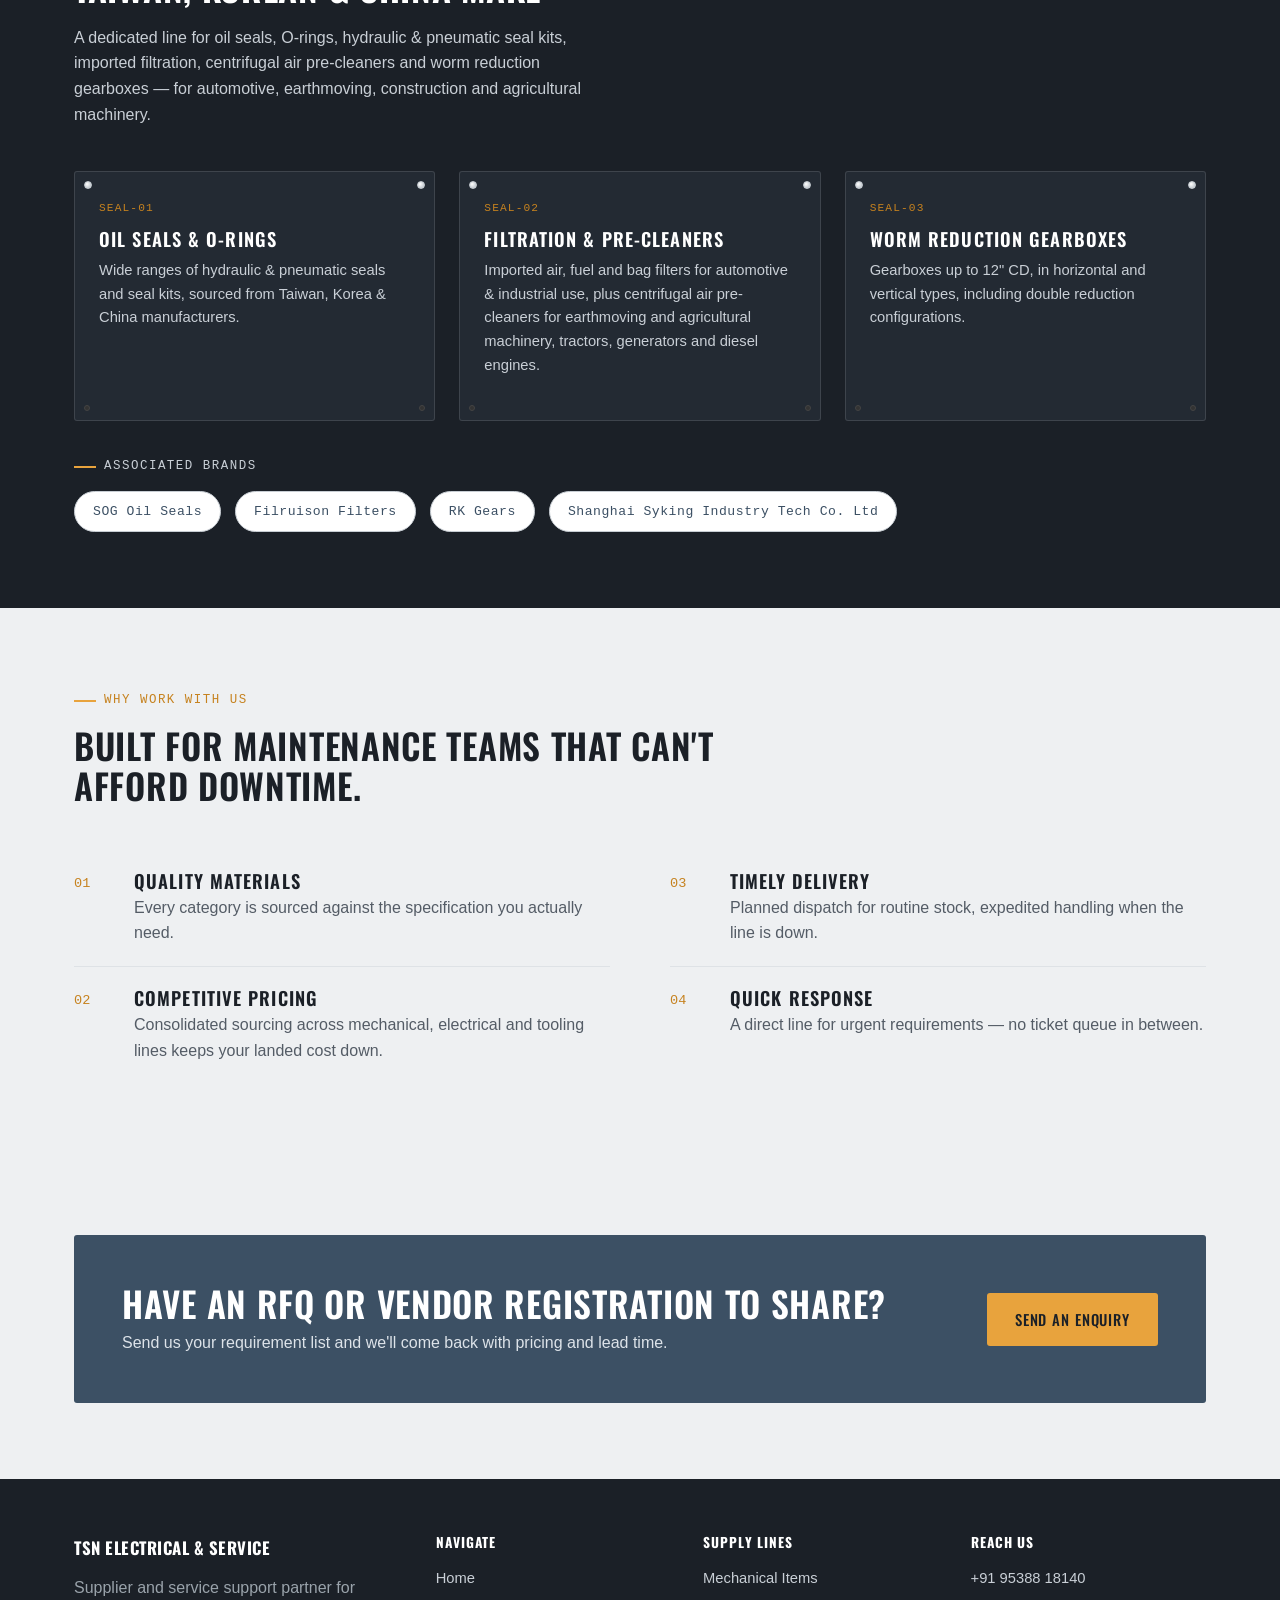
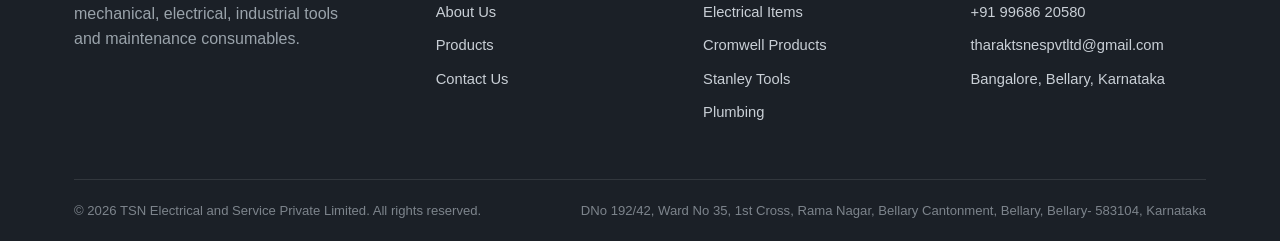
==== commit 36187d93: "image changes" ====
--- a/index.html
+++ b/index.html
@@ -4,7 +4,7 @@
 <meta charset="UTF-8">
 <meta name="viewport" content="width=device-width, initial-scale=1.0">
 <title>TSN Electrical and Service Private Limited — Mechanical, Electrical &amp; Industrial Supply Partner</title>
-<meta name="description" content="TSN Electrical &amp; Service supplies mechanical seals, bearings, electrical items, Cromwell industrial products and Stanley tools with reliable service support and quick turnaround.">
+<meta name="description" content="TSN Electrical &amp; Service supplies mechanical seals, bearings, electrical items, Cromwell industrial products, Stanley tools and plumbing materials with reliable service support and quick turnaround.">
 <link rel="preconnect" href="https://fonts.googleapis.com">
 <link href="https://fonts.googleapis.com/css2?family=Oswald:wght@500;600;700&family=IBM+Plex+Sans:wght@400;500;600&family=IBM+Plex+Mono:wght@400;500&display=swap" rel="stylesheet">
 <link rel="stylesheet" href="assets/css/style.css">
@@ -14,11 +14,7 @@
 <header class="site-header">
   <div class="container nav">
     <a href="index.html" class="brand">
-      <svg class="brand-mark" viewBox="0 0 48 48" fill="none" xmlns="http://www.w3.org/2000/svg">
-        <circle cx="24" cy="24" r="21" stroke="#E8A33D" stroke-width="2.5"/>
-        <path d="M24 6v6M24 36v6M6 24h6M36 24h6M11.5 11.5l4.2 4.2M32.3 32.3l4.2 4.2M11.5 36.5l4.2-4.2M32.3 15.7l4.2-4.2" stroke="#E8A33D" stroke-width="2.2" stroke-linecap="round"/>
-        <text x="24" y="29" text-anchor="middle" font-family="Oswald, sans-serif" font-size="11" font-weight="700" fill="#fff">TSN</text>
-      </svg>
+      <span class="brand-mark"><img src="assets/images/tsn-logo.png" alt="TSN" class="brand-mark-img"></span>
       <span class="brand-text">
         <strong>TSN Electrical &amp; Service</strong>
         <span>Industrial Supply Partner</span>
@@ -41,7 +37,7 @@
   <div class="container hero-grid">
     <div class="reveal in">
       <h1>Keeping your plant running.</h1>
-      <p class="lede">A single supply and service partner for mechanical items, mechanical seals, electrical materials, Cromwell industrial products and Stanley tools — sourced right, priced fair, delivered on time.</p>
+      <p class="lede">A single supply and service partner for mechanical items, mechanical seals, electrical materials, Cromwell industrial products, Stanley tools and plumbing materials — sourced right, priced fair, delivered on time.</p>
       <div class="hero-actions">
         <a href="contact.html" class="btn btn-primary">Request a Quote</a>
         <a href="products.html" class="btn btn-outline on-dark">Browse Product Range</a>
@@ -68,11 +64,11 @@
   <div class="container">
     <div class="section-head center" style="margin-left:auto;margin-right:auto;">
       <span class="eyebrow" style="justify-content:center;">Our Key Supply Categories</span>
-      <h2>Four catalogues. One point of contact.</h2>
-      <p>From bearings to breakers, hand tools to hydraulic seals — we consolidate your MRO sourcing so your maintenance team deals with one vendor, not five.</p>
-    </div>
-
-    <div class="grid grid-4">
+      <h2>Five catalogues. One point of contact.</h2>
+      <p>From bearings to breakers, hand tools to hydraulic seals, pipes to pumps — we consolidate your MRO sourcing so your maintenance team deals with one vendor, not five.</p>
+    </div>
+
+    <div class="grid grid-5">
       <div class="nameplate reveal">
         <span class="b3"></span><span class="b4"></span>
         <span class="code">CAT-01 / MECHANICAL</span>
@@ -122,6 +118,19 @@
           <li>Measuring tools</li>
           <li>Cutting tools</li>
           <li>Tool kits</li>
+        </ul>
+      </div>
+
+      <div class="nameplate reveal">
+        <span class="b3"></span><span class="b4"></span>
+        <span class="code">CAT-05 / PLUMBING</span>
+        <svg class="icon" viewBox="0 0 24 24" fill="none" stroke="currentColor" stroke-width="1.6"><path d="M4 9h7V4M4 9v4a3 3 0 0 0 3 3h3m7-7h-7m7 0v4a3 3 0 0 1-3 3h-1m-3 0v4m0 0h-3m3 0h3"/></svg>
+        <h3>Plumbing</h3>
+        <ul>
+          <li>Pipes &amp; fittings (CPVC/UPVC/PVC, HDPE, GI, PPR)</li>
+          <li>Valves (ball, gate, butterfly, check/NRV)</li>
+          <li>Sanitaryware &amp; bathroom accessories</li>
+          <li>Pumps &amp; water supply accessories</li>
         </ul>
       </div>
     </div>
--- a/assets/css/style.css
+++ b/assets/css/style.css
@@ -138,8 +138,19 @@
   color: #fff;
 }
 .brand-mark {
-  width: 40px; height: 40px;
+  width: 56px; height: 44px;
   flex-shrink: 0;
+  background: #fff;
+  border-radius: var(--radius);
+  display: flex;
+  align-items: center;
+  justify-content: center;
+  padding: 5px 7px;
+}
+.brand-mark-img {
+  width: 100%;
+  height: 100%;
+  object-fit: contain;
 }
 .brand-text {
   display: flex;
@@ -322,16 +333,20 @@
 
 /* ---- Category / Nameplate cards ---- */
 .grid { display: grid; gap: 24px; }
+.grid-5 { grid-template-columns: repeat(5, 1fr); }
 .grid-4 { grid-template-columns: repeat(4, 1fr); }
 .grid-3 { grid-template-columns: repeat(3, 1fr); }
 .grid-2 { grid-template-columns: repeat(2, 1fr); }
 
+@media (max-width: 1100px) {
+  .grid-5 { grid-template-columns: repeat(3, 1fr); }
+}
 @media (max-width: 980px) {
   .grid-4 { grid-template-columns: repeat(2, 1fr); }
   .grid-3 { grid-template-columns: repeat(2, 1fr); }
 }
 @media (max-width: 620px) {
-  .grid-4, .grid-3, .grid-2 { grid-template-columns: 1fr; }
+  .grid-5, .grid-4, .grid-3, .grid-2 { grid-template-columns: 1fr; }
 }
 
 .nameplate {
@@ -529,6 +544,34 @@
   margin-top: -8px;
 }
 
+/* ---- Product imagery (Products page) ---- */
+.product-banner {
+  width: 100%;
+  max-height: 320px;
+  overflow: hidden;
+  background: var(--charcoal);
+}
+.product-banner img {
+  width: 100%;
+  height: 100%;
+  object-fit: cover;
+  display: block;
+}
+.product-showcase {
+  display: grid;
+  grid-template-columns: 0.9fr 1.1fr;
+  gap: 48px;
+  align-items: center;
+}
+.product-showcase-img {
+  width: 100%;
+  border-radius: var(--radius);
+  border: 1px solid var(--line-soft);
+}
+@media (max-width: 860px) {
+  .product-showcase { grid-template-columns: 1fr; }
+}
+
 /* ==========================================================================
    Page hero (inner pages)
    ========================================================================== */
